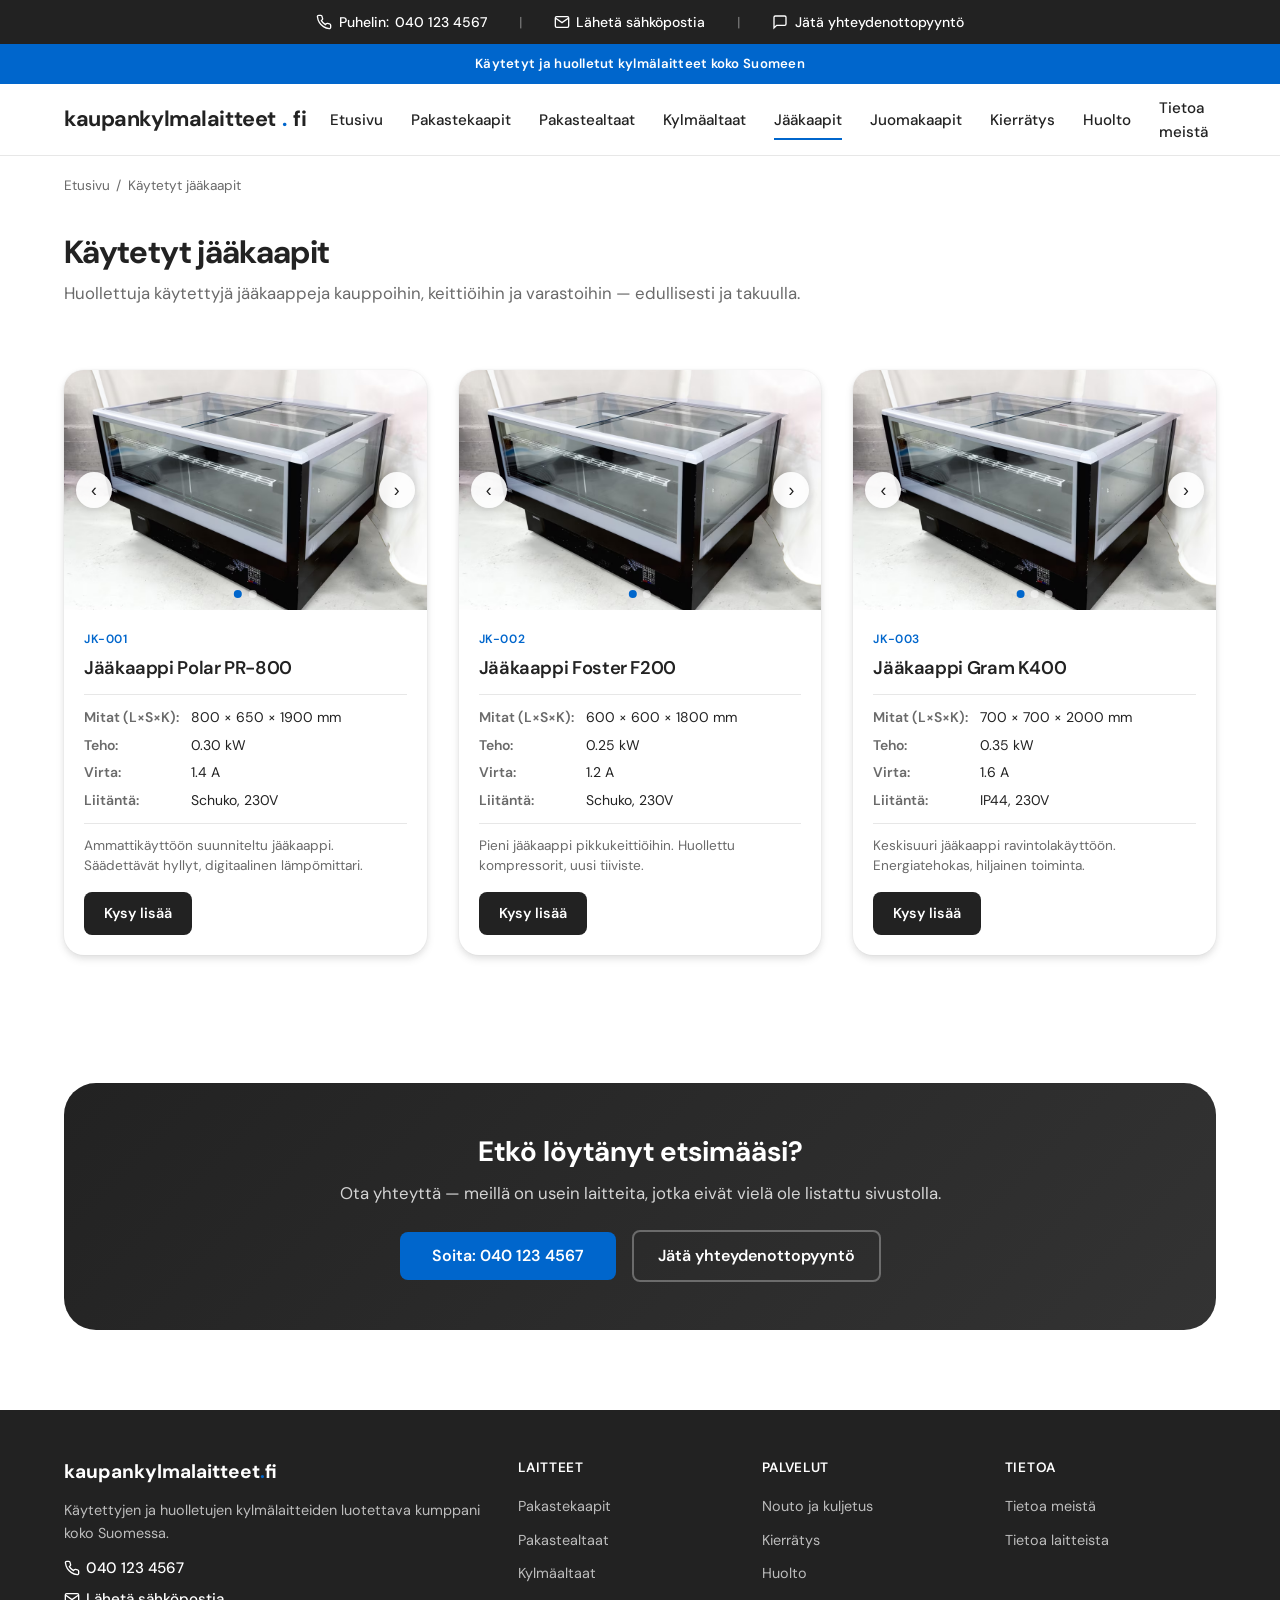
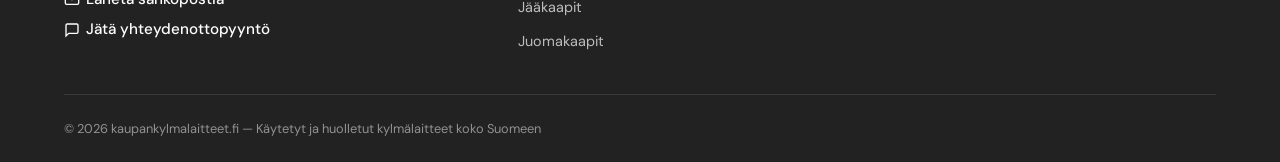
==== kaytetyt-jaakaapit.html @ 01559ee2 "Add files via upload" ====
<!DOCTYPE html>
<html lang="fi">
<head>
  <meta charset="UTF-8">
  <meta name="viewport" content="width=device-width, initial-scale=1.0">
  <title>Käytetyt jääkaapit | kaupankylmalaitteet.fi</title>
  <meta name="description" content="Osta käytettyjä ja huollettuja jääkaappeja koko Suomeen. Testattuja, huollettuja ja käyttövalmiita.">
  <link href="https://fonts.googleapis.com/css2?family=DM+Sans:opsz,wght@9..40,400..700&display=swap" rel="stylesheet">
  <link rel="stylesheet" href="styles.css">
  <!-- GA4 — replace G-XXXXXXXXXX with your Measurement ID -->
  <script async src="https://www.googletagmanager.com/gtag/js?id=G-XXXXXXXXXX"></script>
  <script>
    window.dataLayer = window.dataLayer || [];
    function gtag(){dataLayer.push(arguments);}
    gtag('js', new Date());
    gtag('config', 'G-XXXXXXXXXX');
  </script>
</head>
<body>

  <!-- Top sticky bar: phone + email -->
  <div class="bar-top">
    <a href="tel:+358401234567">
      <svg viewBox="0 0 24 24" fill="none" stroke="currentColor" stroke-width="2"><path d="M22 16.92v3a2 2 0 0 1-2.18 2 19.79 19.79 0 0 1-8.63-3.07 19.5 19.5 0 0 1-6-6 19.79 19.79 0 0 1-3.07-8.67A2 2 0 0 1 4.11 2h3a2 2 0 0 1 2 1.72c.13.96.37 1.9.72 2.81a2 2 0 0 1-.45 2.11L8.09 9.91a16 16 0 0 0 6 6l1.27-1.27a2 2 0 0 1 2.11-.45c.91.35 1.85.59 2.81.72A2 2 0 0 1 22 16.92z"/></svg>
      <span class="phone-label">Puhelin: </span>040 123 4567
    </a>
    <span class="sep">|</span>
    <a href="mailto:info@kaupankylmalaitteet.fi">
      <svg viewBox="0 0 24 24" fill="none" stroke="currentColor" stroke-width="2"><path d="M4 4h16c1.1 0 2 .9 2 2v12c0 1.1-.9 2-2 2H4c-1.1 0-2-.9-2-2V6c0-1.1.9-2 2-2z"/><polyline points="22,6 12,13 2,6"/></svg>
      Lähetä sähköpostia
    </a>
    <span class="sep">|</span>
    <a href="#" class="contact-trigger">
      <svg width="16" height="16" viewBox="0 0 24 24" fill="none" stroke="currentColor" stroke-width="2"><path d="M21 15a2 2 0 0 1-2 2H7l-4 4V5a2 2 0 0 1 2-2h14a2 2 0 0 1 2 2z"/></svg>
      Jätä yhteydenottopyyntö
    </a>
  </div>

  <!-- Secondary sticky bar: tagline -->
  <div class="bar-tagline">
    Käytetyt ja huolletut kylmälaitteet koko Suomeen
  </div>

  <!-- Header / Navigation -->
  <header class="site-header">
    <div class="header-inner">
      <a href="index.html" class="logo">kaupankylmalaitteet<span class="dot">.</span>fi</a>
      <button class="nav-toggle" aria-label="Valikko" aria-expanded="false">☰</button>
      <nav class="main-nav">
        <ul>
          <li><a href="index.html">Etusivu</a></li>
          <li><a href="kaytetyt-pakastekaapit.html">Pakastekaapit</a></li>
          <li><a href="kaytetyt-pakastealtaat.html">Pakastealtaat</a></li>
          <li><a href="kaytetyt-kylma-altaat.html">Kylmäaltaat</a></li>
          <li><a href="kaytetyt-jaakaapit.html">Jääkaapit</a></li>
          <li><a href="kaytetyt-juomakaapit.html">Juomakaapit</a></li>
          <li><a href="kylmalaitteiden-kierratys.html">Kierrätys</a></li>
          <li><a href="kylmalaitehuolto.html">Huolto</a></li>
          <li><a href="tietoa-meista.html">Tietoa meistä</a></li>
        </ul>
      </nav>
    </div>
  </header>

  <!-- Breadcrumb -->
  <div class="container">
    <nav class="breadcrumb">
      <a href="index.html">Etusivu</a><span>/</span>Käytetyt jääkaapit
    </nav>
  </div>

  <!-- Page Header -->
  <div class="container">
    <div class="page-header">
      <h1>Käytetyt jääkaapit</h1>
      <p>Huollettuja käytettyjä jääkaappeja kauppoihin, keittiöihin ja varastoihin — edullisesti ja takuulla.</p>
    </div>
  </div>

  <!-- Product Grid -->
  <section class="section">
    <div class="container">
      <div class="product-grid">
      <div class="product-card">
        <div class="carousel">
          <div class="carousel-track">
        <div class="carousel-slide"><div class="img-placeholder">Kuva 1</div></div>
        <div class="carousel-slide"><div class="img-placeholder">Kuva 2</div></div>
          </div>
          <button class="carousel-btn prev" aria-label="Edellinen">‹</button>
          <button class="carousel-btn next" aria-label="Seuraava">›</button>
          <div class="carousel-dots">
        <button class="carousel-dot active" aria-label="Kuva 1"></button>
        <button class="carousel-dot" aria-label="Kuva 2"></button>
          </div>
        </div>
        <div class="product-body">
          <div class="product-code">JK-001</div>
          <h3 class="product-title">Jääkaappi Polar PR-800</h3>
          <dl class="product-specs">
            <dt>Mitat (L×S×K)</dt><dd>800 × 650 × 1900 mm</dd>
            <dt>Teho</dt><dd>0.30 kW</dd>
            <dt>Virta</dt><dd>1.4 A</dd>
            <dt>Liitäntä</dt><dd>Schuko, 230V</dd>
          </dl>
          <p class="product-extra">Ammattikäyttöön suunniteltu jääkaappi. Säädettävät hyllyt, digitaalinen lämpömittari.</p>
          <a href="#" class="product-cta contact-trigger">Kysy lisää</a>
        </div>
      </div>
      <div class="product-card">
        <div class="carousel">
          <div class="carousel-track">
        <div class="carousel-slide"><div class="img-placeholder">Kuva 1</div></div>
        <div class="carousel-slide"><div class="img-placeholder">Kuva 2</div></div>
          </div>
          <button class="carousel-btn prev" aria-label="Edellinen">‹</button>
          <button class="carousel-btn next" aria-label="Seuraava">›</button>
          <div class="carousel-dots">
        <button class="carousel-dot active" aria-label="Kuva 1"></button>
        <button class="carousel-dot" aria-label="Kuva 2"></button>
          </div>
        </div>
        <div class="product-body">
          <div class="product-code">JK-002</div>
          <h3 class="product-title">Jääkaappi Foster F200</h3>
          <dl class="product-specs">
            <dt>Mitat (L×S×K)</dt><dd>600 × 600 × 1800 mm</dd>
            <dt>Teho</dt><dd>0.25 kW</dd>
            <dt>Virta</dt><dd>1.2 A</dd>
            <dt>Liitäntä</dt><dd>Schuko, 230V</dd>
          </dl>
          <p class="product-extra">Pieni jääkaappi pikkukeittiöihin. Huollettu kompressorit, uusi tiiviste.</p>
          <a href="#" class="product-cta contact-trigger">Kysy lisää</a>
        </div>
      </div>
      <div class="product-card">
        <div class="carousel">
          <div class="carousel-track">
        <div class="carousel-slide"><div class="img-placeholder">Kuva 1</div></div>
        <div class="carousel-slide"><div class="img-placeholder">Kuva 2</div></div>
        <div class="carousel-slide"><div class="img-placeholder">Kuva 3</div></div>
          </div>
          <button class="carousel-btn prev" aria-label="Edellinen">‹</button>
          <button class="carousel-btn next" aria-label="Seuraava">›</button>
          <div class="carousel-dots">
        <button class="carousel-dot active" aria-label="Kuva 1"></button>
        <button class="carousel-dot" aria-label="Kuva 2"></button>
        <button class="carousel-dot" aria-label="Kuva 3"></button>
          </div>
        </div>
        <div class="product-body">
          <div class="product-code">JK-003</div>
          <h3 class="product-title">Jääkaappi Gram K400</h3>
          <dl class="product-specs">
            <dt>Mitat (L×S×K)</dt><dd>700 × 700 × 2000 mm</dd>
            <dt>Teho</dt><dd>0.35 kW</dd>
            <dt>Virta</dt><dd>1.6 A</dd>
            <dt>Liitäntä</dt><dd>IP44, 230V</dd>
          </dl>
          <p class="product-extra">Keskisuuri jääkaappi ravintolakäyttöön. Energiatehokas, hiljainen toiminta.</p>
          <a href="#" class="product-cta contact-trigger">Kysy lisää</a>
        </div>
      </div>
      </div>
    </div>
  </section>

  <!-- CTA Banner -->
  <section class="section">
    <div class="container">
      <div class="cta-banner">
        <h2>Etkö löytänyt etsimääsi?</h2>
        <p>Ota yhteyttä — meillä on usein laitteita, jotka eivät vielä ole listattu sivustolla.</p>
        <a href="tel:+358401234567" class="btn-accent">Soita: 040 123 4567</a>
        <a href="#" class="btn-outline contact-trigger">Jätä yhteydenottopyyntö</a>
      </div>
    </div>
  </section>
  <!-- Footer -->
  <footer class="site-footer">
    <div class="container">
      <div class="footer-grid">
        <div class="footer-col footer-contact">
          <span class="footer-logo">kaupankylmalaitteet<span class="dot">.</span>fi</span>
          <p>Käytettyjen ja huolletujen kylmälaitteiden luotettava kumppani koko Suomessa.</p>
          <a href="tel:+358401234567" style="margin-top:0.75rem;">
            <svg width="16" height="16" viewBox="0 0 24 24" fill="none" stroke="currentColor" stroke-width="2"><path d="M22 16.92v3a2 2 0 0 1-2.18 2 19.79 19.79 0 0 1-8.63-3.07 19.5 19.5 0 0 1-6-6 19.79 19.79 0 0 1-3.07-8.67A2 2 0 0 1 4.11 2h3a2 2 0 0 1 2 1.72c.13.96.37 1.9.72 2.81a2 2 0 0 1-.45 2.11L8.09 9.91a16 16 0 0 0 6 6l1.27-1.27a2 2 0 0 1 2.11-.45c.91.35 1.85.59 2.81.72A2 2 0 0 1 22 16.92z"/></svg>
            040 123 4567
          </a>
          <br>
          <a href="mailto:info@kaupankylmalaitteet.fi">
            <svg width="16" height="16" viewBox="0 0 24 24" fill="none" stroke="currentColor" stroke-width="2"><path d="M4 4h16c1.1 0 2 .9 2 2v12c0 1.1-.9 2-2 2H4c-1.1 0-2-.9-2-2V6c0-1.1.9-2 2-2z"/><polyline points="22,6 12,13 2,6"/></svg>
            Lähetä sähköpostia
          </a>
          <br>
          <a href="#" class="contact-trigger">
            <svg width="16" height="16" viewBox="0 0 24 24" fill="none" stroke="currentColor" stroke-width="2"><path d="M21 15a2 2 0 0 1-2 2H7l-4 4V5a2 2 0 0 1 2-2h14a2 2 0 0 1 2 2z"/></svg>
            Jätä yhteydenottopyyntö
          </a>
        </div>
        <div class="footer-col">
          <h4>Laitteet</h4>
          <ul>
            <li><a href="kaytetyt-pakastekaapit.html">Pakastekaapit</a></li>
            <li><a href="kaytetyt-pakastealtaat.html">Pakastealtaat</a></li>
            <li><a href="kaytetyt-kylma-altaat.html">Kylmäaltaat</a></li>
            <li><a href="kaytetyt-jaakaapit.html">Jääkaapit</a></li>
            <li><a href="kaytetyt-juomakaapit.html">Juomakaapit</a></li>
          </ul>
        </div>
        <div class="footer-col">
          <h4>Palvelut</h4>
          <ul>
            <li><a href="laitteiden-nouto-ja-kuljetus.html">Nouto ja kuljetus</a></li>
            <li><a href="kylmalaitteiden-kierratys.html">Kierrätys</a></li>
            <li><a href="kylmalaitehuolto.html">Huolto</a></li>
          </ul>
        </div>
        <div class="footer-col">
          <h4>Tietoa</h4>
          <ul>
            <li><a href="tietoa-meista.html">Tietoa meistä</a></li>
            <li><a href="tietoa-laitteista.html">Tietoa laitteista</a></li>
          </ul>
        </div>
      </div>
      <div class="footer-bottom">
        <span>© 2026 kaupankylmalaitteet.fi — Käytetyt ja huolletut kylmälaitteet koko Suomeen</span>
      </div>
    </div>
  </footer>

  <!-- Lightbox -->
  <div class="lightbox" id="lightbox">
    <button class="lightbox-close" aria-label="Sulje">✕</button>
    <div class="lightbox-content">
      <div class="img-placeholder">Kuva tulossa</div>
    </div>
  </div>

  <!-- Contact Form Modal -->
  <div class="form-modal" id="formModal">
    <div class="form-modal-overlay"></div>
    <div class="form-modal-box">
      <button class="form-modal-close" aria-label="Sulje">✕</button>
      <h3>Jätä yhteydenottopyyntö</h3>
      <p class="form-modal-sub">Soitamme tai laitamme sinulle viestiä mahdollisimman pian.</p>
      <form id="contactForm" action="#" method="POST">
        <div class="form-field">
          <label for="cf-nimi">Nimi</label>
          <input type="text" id="cf-nimi" name="nimi" required>
        </div>
        <div class="form-field">
          <label for="cf-yhteystieto">Puhelin tai sähköposti</label>
          <input type="text" id="cf-yhteystieto" name="yhteystieto" required>
        </div>
        <button type="submit" class="form-submit">Lähetä</button>
      </form>
    </div>
  </div>

  <script src="script.js"></script>
</body>
</html>
---- styles.css ----
/* ===========================================================
   kaupankylmalaitteet.fi — Shared Stylesheet
   Visual direction: Airbnb-warm card system adapted for
   a Finnish used/refurbished commercial refrigeration dealer.
   Warm white canvas, Rausch-red accent, near-black text,
   generous radius, three-layer card shadows, DM Sans typography.
   =========================================================== */

/* ---------- 1. Design Tokens ---------- */
:root {
  /* Brand */
  --accent: #0066cc;
  --accent-dark: #0052cc;
  --accent-soft: #e6f0fa;

  /* Text */
  --text: #222222;
  --text-secondary: #6a6a6a;
  --text-muted: #929292;
  --text-on-accent: #ffffff;

  /* Surfaces */
  --bg: #ffffff;
  --bg-warm: #f8f8f8;
  --surface-light: #f2f2f2;
  --border: #e7e7e7;
  --border-dark: #c1c1c1;

  /* Shadows — Airbnb three-layer system */
  --shadow-card: 0 0 0 1px rgba(0,0,0,0.02), 0 2px 6px rgba(0,0,0,0.04), 0 4px 8px rgba(0,0,0,0.1);
  --shadow-hover: 0 4px 12px rgba(0,0,0,0.08);
  --shadow-lift: 0 8px 24px rgba(0,0,0,0.12);

  /* Radii */
  --r-btn: 8px;
  --r-badge: 14px;
  --r-card: 20px;
  --r-large: 32px;

  /* Layout */
  --container: 1200px;
  --narrow: 720px;

  /* Fonts */
  --font-body: 'DM Sans', system-ui, -apple-system, 'Segoe UI', Roboto, sans-serif;
  --font-mono: ui-monospace, SFMono-Regular, Menlo, Monaco, Consolas, monospace;

  /* Header heights for sticky offset */
  --bar-top: 44px;
  --bar-mid: 40px;
  --header-h: 72px;
}

/* ---------- 2. Reset ---------- */
*, *::before, *::after { box-sizing: border-box; margin: 0; padding: 0; }
html { scroll-behavior: smooth; }
body {
  font-family: var(--font-body);
  color: var(--text);
  background: var(--bg);
  line-height: 1.5;
  font-size: 16px;
  -webkit-font-smoothing: antialiased;
  text-rendering: optimizeLegibility;
}
a { color: inherit; text-decoration: none; }
ul, ol { list-style: none; }
img { max-width: 100%; display: block; }

/* ---------- 3. Sticky Bars ---------- */

/* Top bar: phone + email */
.bar-top {
  position: sticky;
  top: 0;
  z-index: 1000;
  height: var(--bar-top);
  background: var(--text);
  color: #fff;
  display: flex;
  align-items: center;
  justify-content: center;
  gap: 2rem;
  font-size: 0.875rem;
  font-weight: 500;
}
.bar-top a {
  display: inline-flex;
  white-space: nowrap;
  align-items: center;
  gap: 0.4rem;
  color: #fff;
  transition: color 0.15s;
}
.bar-top a:hover { color: var(--accent); }
.bar-top .sep { opacity: 0.35; }
.bar-top svg { width: 16px; height: 16px; }

/* Secondary sticky bar — tagline */
.bar-tagline {
  position: sticky;
  top: var(--bar-top);
  z-index: 999;
  height: var(--bar-mid);
  background: var(--accent);
  color: #fff;
  display: flex;
  align-items: center;
  justify-content: center;
  font-size: 0.825rem;
  font-weight: 600;
  letter-spacing: 0.02em;
  text-align: center;
  padding: 0 1rem;
}

/* ---------- 4. Header / Navigation ---------- */
.site-header {
  position: sticky;
  top: calc(var(--bar-top) + var(--bar-mid));
  z-index: 998;
  background: rgba(255,255,255,0.96);
  backdrop-filter: blur(8px);
  border-bottom: 1px solid var(--border);
  height: var(--header-h);
  display: flex;
  align-items: center;
}
.site-header .header-inner {
  width: 100%;
  max-width: var(--container);
  margin: 0 auto;
  padding: 0 1.5rem;
  display: flex;
  align-items: center;
  justify-content: space-between;
  gap: 1.5rem;
}
.logo {
  font-size: 1.35rem;
  font-weight: 700;
  letter-spacing: -0.02em;
  color: var(--text);
  white-space: nowrap;
  display: flex;
  align-items: center;
  gap: 0.4rem;
}
.logo .dot { color: var(--accent); }

.nav-toggle { display: none; }

.main-nav ul {
  display: flex;
  gap: 1.75rem;
  align-items: center;
}
.main-nav a {
  font-size: 0.95rem;
  font-weight: 500;
  color: var(--text);
  padding: 0.5rem 0;
  border-bottom: 2px solid transparent;
  transition: border-color 0.15s, color 0.15s;
}
.main-nav a:hover,
.main-nav a.active {
  border-bottom-color: var(--accent);
  color: var(--text);
}

/* Mobile nav toggle */
.nav-toggle {
  background: none;
  border: none;
  cursor: pointer;
  font-size: 1.5rem;
  color: var(--text);
}

/* ---------- 5. Layout Utilities ---------- */
.container {
  max-width: var(--container);
  margin: 0 auto;
  padding: 0 1.5rem;
}
.container-narrow {
  max-width: var(--narrow);
  margin: 0 auto;
  padding: 0 1.5rem;
}
.section { padding: 3rem 0; }
.section-lg { padding: 4rem 0; }
.section-title {
  font-size: 1.75rem;
  font-weight: 700;
  letter-spacing: -0.02em;
  margin-bottom: 0.5rem;
}
.section-sub {
  color: var(--text-secondary);
  font-size: 1rem;
  margin-bottom: 2rem;
}
.text-center { text-align: center; }

/* ---------- 6. Hero ---------- */
.hero {
  background: linear-gradient(135deg, #1a1a2e 0%, #16213e 50%, #0f3460 100%);
  color: #fff;
  padding: 3.5rem 0;
}
.hero-inner {
  display: flex;
  align-items: center;
  gap: 3rem;
}
.hero-text {
  flex: 1 1 50%;
}
.hero-image {
  flex: 1 1 50%;
  border-radius: var(--r-large);
  overflow: hidden;
  aspect-ratio: 4 / 3;
}
.hero-image img {
  width: 100%;
  height: 100%;
  object-fit: cover;
  display: block;
}
.hero h1 {
  font-size: 2.25rem;
  font-weight: 700;
  line-height: 1.15;
  letter-spacing: -0.03em;
  margin-bottom: 1rem;
}
.hero p {
  font-size: 1.125rem;
  opacity: 0.85;
  margin-bottom: 1.75rem;
  max-width: 520px;
}
.hero-cta {
  display: inline-flex;
  align-items: center;
  gap: 0.5rem;
  background: var(--accent);
  color: #fff;
  font-weight: 600;
  font-size: 1rem;
  padding: 0.75rem 1.75rem;
  border-radius: var(--r-btn);
  transition: background 0.15s, transform 0.15s;
}
.hero-cta:hover {
  background: var(--accent-dark);
  transform: translateY(-1px);
}

/* ---------- 7. Category Grid (Homepage) ---------- */
.category-grid {
  display: grid;
  grid-template-columns: repeat(auto-fill, minmax(260px, 1fr));
  gap: 1.5rem;
}
.category-card {
  display: block;
  background: #fff;
  border-radius: var(--r-card);
  box-shadow: var(--shadow-card);
  overflow: hidden;
  transition: box-shadow 0.2s, transform 0.2s;
}
.category-card:hover {
  box-shadow: var(--shadow-lift);
  transform: translateY(-2px);
}
.category-card .img-placeholder {
  height: 180px;
  background: #e8e8e8 url('images/product-placeholder-image.avif') center/cover no-repeat;
}
.category-card .cat-body {
  padding: 1.25rem 1.25rem 1.5rem;
}
.category-card .cat-body h3 {
  font-size: 1.15rem;
  font-weight: 600;
  letter-spacing: -0.02em;
  margin-bottom: 0.3rem;
}
.category-card .cat-body p {
  font-size: 0.875rem;
  color: var(--text-secondary);
}

/* ---------- 8. Image Placeholder ---------- */
.img-placeholder {
  background: #e8e8e8 url('images/product-placeholder-image.avif') center/cover no-repeat;
  display: flex;
  align-items: center;
  justify-content: center;
  color: transparent;
  font-size: 0.75rem;
  font-weight: 600;
  letter-spacing: 0.08em;
  text-transform: uppercase;
}

/* ---------- 9. Product Cards ---------- */
.product-grid {
  display: grid;
  grid-template-columns: repeat(auto-fill, minmax(340px, 1fr));
  gap: 2rem;
}
.product-card {
  background: #fff;
  border-radius: var(--r-card);
  box-shadow: var(--shadow-card);
  overflow: hidden;
  transition: box-shadow 0.2s, transform 0.2s;
  display: flex;
  flex-direction: column;
}
.product-card:hover {
  box-shadow: var(--shadow-lift);
  transform: translateY(-2px);
}

/* Carousel */
.carousel {
  position: relative;
  height: 240px;
  overflow: hidden;
  background: var(--bg-warm);
}
.carousel-track {
  display: flex;
  height: 100%;
  transition: transform 0.35s ease;
}
.carousel-slide {
  flex: 0 0 100%;
  height: 100%;
}
.carousel-slide .img-placeholder {
  width: 100%;
  height: 100%;
}
.carousel-btn {
  position: absolute;
  top: 50%;
  transform: translateY(-50%);
  width: 36px;
  height: 36px;
  border-radius: 50%;
  background: rgba(255,255,255,0.9);
  border: none;
  cursor: pointer;
  display: flex;
  align-items: center;
  justify-content: center;
  font-size: 1.1rem;
  color: var(--text);
  box-shadow: 0 2px 8px rgba(0,0,0,0.15);
  transition: background 0.15s;
  z-index: 5;
}
.carousel-btn:hover { background: #fff; }
.carousel-btn.prev { left: 0.75rem; }
.carousel-btn.next { right: 0.75rem; }
.carousel-dots {
  position: absolute;
  bottom: 0.75rem;
  left: 50%;
  transform: translateX(-50%);
  display: flex;
  gap: 0.4rem;
  z-index: 5;
}
.carousel-dot {
  width: 8px;
  height: 8px;
  border-radius: 50%;
  background: rgba(255,255,255,0.5);
  border: none;
  cursor: pointer;
  transition: background 0.15s;
}
.carousel-dot.active { background: var(--accent); }

/* Card body */
.product-body {
  padding: 1.25rem;
  display: flex;
  flex-direction: column;
  flex: 1;
}
.product-code {
  font-size: 0.75rem;
  font-weight: 600;
  color: var(--accent);
  letter-spacing: 0.05em;
  text-transform: uppercase;
  margin-bottom: 0.4rem;
}
.product-title {
  font-size: 1.15rem;
  font-weight: 600;
  letter-spacing: -0.02em;
  margin-bottom: 0.75rem;
}
.product-specs {
  display: grid;
  grid-template-columns: auto 1fr;
  gap: 0.4rem 0.75rem;
  font-size: 0.875rem;
  padding: 0.75rem 0;
  border-top: 1px solid var(--border);
  border-bottom: 1px solid var(--border);
  margin-bottom: 0.75rem;
}
.product-specs dt {
  font-weight: 600;
  color: var(--text-secondary);
}
.product-specs dd {
  color: var(--text);
}
.product-specs dt::after { content: ':'; }
.product-extra {
  font-size: 0.85rem;
  color: var(--text-secondary);
  line-height: 1.5;
  margin-bottom: 1rem;
  flex: 1;
}
.product-cta {
  display: inline-flex;
  align-items: center;
  justify-content: center;
  gap: 0.4rem;
  background: var(--text);
  color: #fff;
  font-weight: 600;
  font-size: 0.9rem;
  padding: 0.65rem 1.25rem;
  border-radius: var(--r-btn);
  transition: background 0.15s;
  align-self: flex-start;
}
.product-cta:hover { background: var(--accent); }

/* ---------- 10. Service / Info Blocks ---------- */
.service-grid {
  display: grid;
  grid-template-columns: repeat(auto-fit, minmax(260px, 1fr));
  gap: 2rem;
}
.service-card {
  text-align: center;
  padding: 2rem 1.5rem;
}
.service-card .icon-circle {
  width: 64px;
  height: 64px;
  border-radius: 50%;
  background: var(--accent-soft);
  display: flex;
  align-items: center;
  justify-content: center;
  margin: 0 auto 1rem;
  font-size: 1.75rem;
}
.service-card h3 {
  font-size: 1.1rem;
  font-weight: 600;
  margin-bottom: 0.5rem;
}
.service-card p {
  font-size: 0.9rem;
  color: var(--text-secondary);
  line-height: 1.5;
}

/* ---------- 11. CTA Banner ---------- */
.cta-banner {
  background: linear-gradient(135deg, var(--text) 0%, #333 100%);
  color: #fff;
  border-radius: var(--r-large);
  padding: 3rem;
  text-align: center;
  margin: 2rem 0;
}
.cta-banner h2 {
  font-size: 1.75rem;
  font-weight: 700;
  margin-bottom: 0.5rem;
}
.cta-banner p {
  opacity: 0.8;
  margin-bottom: 1.5rem;
  font-size: 1.05rem;
}
.cta-banner .btn-accent {
  display: inline-block;
  background: var(--accent);
  color: #fff;
  font-weight: 600;
  padding: 0.75rem 2rem;
  border-radius: var(--r-btn);
  font-size: 1rem;
  transition: background 0.15s;
}
.cta-banner .btn-accent:hover { background: var(--accent-dark); }

/* ---------- 12. Content Page (narrow) ---------- */
.page-content {
  padding: 3rem 0;
}
.page-content h1 {
  font-size: 2rem;
  font-weight: 700;
  letter-spacing: -0.02em;
  margin-bottom: 1rem;
}
.page-content h2 {
  font-size: 1.35rem;
  font-weight: 600;
  margin-top: 2rem;
  margin-bottom: 0.75rem;
}
.page-content p {
  font-size: 1rem;
  line-height: 1.7;
  color: var(--text);
  margin-bottom: 1rem;
}
.page-content ul {
  list-style: disc;
  padding-left: 1.5rem;
  margin-bottom: 1rem;
}
.page-content ul li {
  margin-bottom: 0.5rem;
  line-height: 1.6;
}

/* ---------- 13. Trust Section ---------- */
.trust-section {
  background: var(--bg-warm);
  padding: 3rem 0;
}
.trust-grid {
  display: grid;
  grid-template-columns: repeat(auto-fit, minmax(200px, 1fr));
  gap: 1.5rem;
  text-align: center;
}
.trust-item {
  padding: 1rem;
}
.trust-item .trust-number {
  font-size: 2.5rem;
  font-weight: 700;
  color: var(--accent);
  letter-spacing: -0.03em;
}
.trust-item .trust-label {
  font-size: 0.9rem;
  color: var(--text-secondary);
  margin-top: 0.25rem;
}

/* ---------- 14. Footer ---------- */
.site-footer {
  background: var(--text);
  color: #fff;
  padding: 3rem 0 1.5rem;
}
.footer-grid {
  display: grid;
  grid-template-columns: 2fr 1fr 1fr 1fr;
  gap: 2rem;
  margin-bottom: 2rem;
}
.footer-col h4 {
  font-size: 0.85rem;
  font-weight: 600;
  text-transform: uppercase;
  letter-spacing: 0.05em;
  margin-bottom: 1rem;
  color: #fff;
}
.footer-col ul li {
  margin-bottom: 0.6rem;
}
.footer-col a {
  font-size: 0.9rem;
  color: rgba(255,255,255,0.7);
  transition: color 0.15s;
}
.footer-col a:hover { color: var(--accent); }
.footer-col p {
  font-size: 0.9rem;
  color: rgba(255,255,255,0.7);
  line-height: 1.6;
}
.footer-contact a {
  display: inline-flex;
  align-items: center;
  gap: 0.4rem;
  font-size: 0.95rem;
  color: #fff;
  font-weight: 500;
  margin-bottom: 0.5rem;
}
.footer-contact a:hover { color: var(--accent); }
.footer-bottom {
  border-top: 1px solid rgba(255,255,255,0.1);
  padding-top: 1.5rem;
  display: flex;
  justify-content: space-between;
  align-items: center;
  font-size: 0.8rem;
  color: rgba(255,255,255,0.5);
}
.footer-logo {
  font-size: 1.2rem;
  font-weight: 700;
  margin-bottom: 0.75rem;
  display: block;
}
.footer-logo .dot { color: var(--accent); }

/* ---------- 15. Lightbox ---------- */
.lightbox {
  display: none;
  position: fixed;
  inset: 0;
  z-index: 2000;
  background: rgba(0,0,0,0.85);
  align-items: center;
  justify-content: center;
  cursor: zoom-out;
}
.lightbox.open { display: flex; }
.lightbox-content {
  max-width: 90vw;
  max-height: 90vh;
  border-radius: var(--r-btn);
  overflow: hidden;
}
.lightbox-content .img-placeholder {
  width: 600px;
  height: 400px;
  font-size: 1rem;
}
.lightbox-close {
  position: absolute;
  top: 1rem;
  right: 1rem;
  width: 40px;
  height: 40px;
  border-radius: 50%;
  background: rgba(255,255,255,0.2);
  border: none;
  color: #fff;
  font-size: 1.5rem;
  cursor: pointer;
  display: flex;
  align-items: center;
  justify-content: center;
}


/* ---------- 19. Contact Form Modal ---------- */
.form-modal {
  display: none;
  position: fixed;
  inset: 0;
  z-index: 2100;
  align-items: center;
  justify-content: center;
}
.form-modal.open { display: flex; }
.form-modal-overlay {
  position: absolute;
  inset: 0;
  background: rgba(0,0,0,0.6);
  cursor: pointer;
}
.form-modal-box {
  position: relative;
  background: #fff;
  border-radius: var(--r-card);
  padding: 2rem;
  max-width: 400px;
  width: calc(100% - 2rem);
  box-shadow: var(--shadow-lift);
  z-index: 1;
}
.form-modal-close {
  position: absolute;
  top: 0.75rem;
  right: 0.75rem;
  width: 32px;
  height: 32px;
  border-radius: 50%;
  background: var(--surface-light);
  border: none;
  font-size: 1.1rem;
  cursor: pointer;
  display: flex;
  align-items: center;
  justify-content: center;
}
.form-modal-close:hover { background: var(--border); }
.form-modal-box h3 {
  font-size: 1.35rem;
  font-weight: 700;
  letter-spacing: -0.02em;
  margin-bottom: 0.3rem;
}
.form-modal-sub {
  font-size: 0.9rem;
  color: var(--text-secondary);
  margin-bottom: 1.5rem;
}
.form-field { margin-bottom: 1rem; }
.form-field label {
  display: block;
  font-size: 0.85rem;
  font-weight: 600;
  margin-bottom: 0.3rem;
  color: var(--text);
}
.form-field input {
  width: 100%;
  padding: 0.65rem 0.75rem;
  border: 1px solid var(--border-dark);
  border-radius: var(--r-btn);
  font-size: 1rem;
  font-family: var(--font-body);
  color: var(--text);
  transition: border-color 0.15s;
  box-sizing: border-box;
}
.form-field input:focus {
  outline: none;
  border-color: var(--accent);
}
.form-submit {
  width: 100%;
  background: var(--accent);
  color: #fff;
  border: none;
  padding: 0.75rem;
  border-radius: var(--r-btn);
  font-size: 1rem;
  font-weight: 600;
  cursor: pointer;
  transition: background 0.15s;
}
.form-submit:hover { background: var(--accent-dark); }
.form-success {
  text-align: center;
  padding: 2rem 0;
  font-size: 1.1rem;
  font-weight: 600;
  color: var(--accent);
}

/* ---------- 20. Secondary Button ---------- */
.btn-outline {
  display: inline-block;
  background: transparent;
  color: #fff;
  font-weight: 600;
  padding: 0.75rem 1.5rem;
  border-radius: var(--r-btn);
  font-size: 1rem;
  border: 2px solid rgba(255,255,255,0.3);
  margin-left: 0.75rem;
  transition: border-color 0.15s, background 0.15s;
}
.btn-outline:hover {
  border-color: #fff;
  background: rgba(255,255,255,0.1);
}

/* ---------- 16. Breadcrumb ---------- */
.breadcrumb {
  padding: 1.25rem 0 0;
  font-size: 0.85rem;
  color: var(--text-secondary);
}
.breadcrumb a:hover { color: var(--accent); }
.breadcrumb span { margin: 0 0.4rem; }

/* ---------- 17. Page Header ---------- */
.page-header {
  padding: 2rem 0 1rem;
}
.page-header h1 {
  font-size: 2rem;
  font-weight: 700;
  letter-spacing: -0.02em;
  margin-bottom: 0.3rem;
}
.page-header p {
  color: var(--text-secondary);
  font-size: 1.05rem;
}

/* ---------- 18. Responsive ---------- */
@media (max-width: 900px) {
  .footer-grid { grid-template-columns: 1fr 1fr; }
}

@media (max-width: 768px) {
  :root {
    --bar-top: 40px;
    --bar-mid: 36px;
    --header-h: 64px;
  }

  .bar-top { font-size: 0.8rem; gap: 1rem; }
  .bar-tagline { font-size: 0.75rem; }

  .nav-toggle { display: flex; align-items: center; }

  .main-nav {
    position: fixed;
    top: calc(var(--bar-top) + var(--bar-mid) + var(--header-h));
    left: 0;
    right: 0;
    bottom: 0;
    background: #fff;
    padding: 1rem 1.5rem;
    transform: translateX(100%);
    transition: transform 0.25s;
    z-index: 997;
    overflow-y: auto;
  }
  .main-nav.open { transform: translateX(0); }
  .main-nav ul {
    flex-direction: column;
    gap: 0;
    padding-top: 1rem;
  }
  .main-nav ul li {
    width: 100%;
    border-bottom: 1px solid var(--border);
  }
  .main-nav a {
    display: block;
    padding: 1rem 0;
    font-size: 1.1rem;
    border-bottom: none;
  }

  .hero { padding: 2rem 0; }
  .hero-inner { flex-direction: column; gap: 1.5rem; }
  .hero-image { width: 100%; }
  .hero h1 { font-size: 1.85rem; }
  .hero p { font-size: 1rem; }

  .section { padding: 2rem 0; }
  .section-title { font-size: 1.4rem; }

  .product-grid { grid-template-columns: 1fr; }

  .footer-grid { grid-template-columns: 1fr; gap: 1.5rem; }
  .footer-bottom { flex-direction: column; gap: 0.5rem; text-align: center; }

  .cta-banner { padding: 2rem 1.5rem; }
  .cta-banner h2 { font-size: 1.35rem; }
}

@media (max-width: 480px) {
  .bar-top { font-size: 0.72rem; gap: 0.75rem; }
  .bar-top .sep { display: none; }
  .bar-top .phone-label { display: none; }
  .bar-tagline { font-size: 0.7rem; padding: 0 0.5rem; }
  .form-modal-box {
    padding: 1.5rem;
    max-width: calc(100% - 1rem);
  }
  .btn-outline {
    margin-left: 0;
    margin-top: 0.75rem;
  }
  .hero h1 { font-size: 1.5rem; }
  .hero-image { aspect-ratio: 16 / 10; }
  .category-grid { grid-template-columns: 1fr; }
}
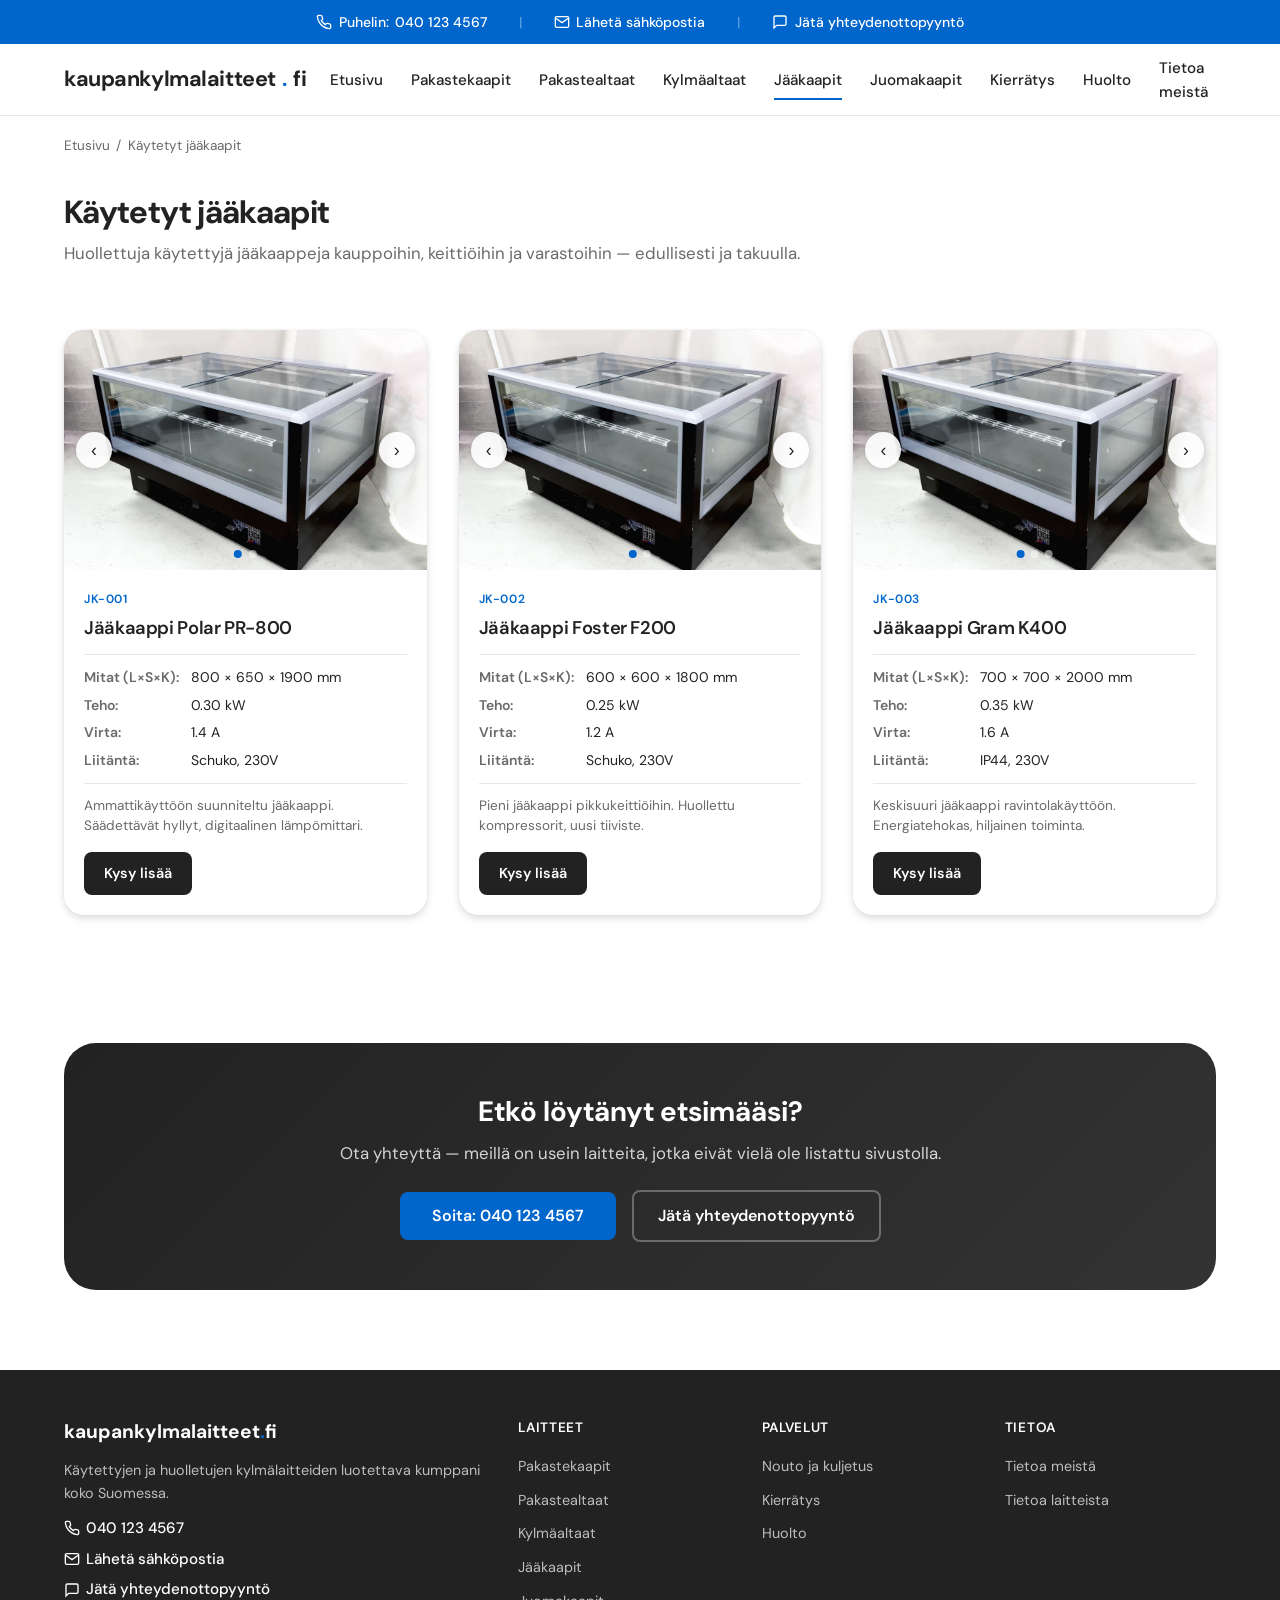
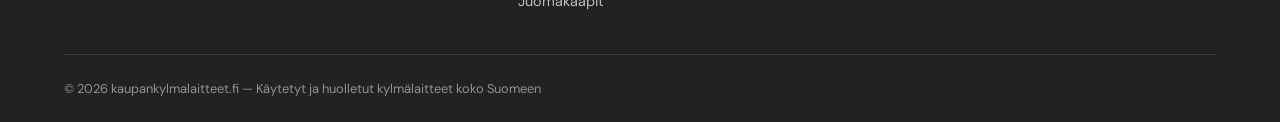
==== commit 75a87af7: "Add files via upload" ====
--- a/kaytetyt-jaakaapit.html
+++ b/kaytetyt-jaakaapit.html
@@ -36,10 +36,6 @@
     </a>
   </div>
 
-  <!-- Secondary sticky bar: tagline -->
-  <div class="bar-tagline">
-    Käytetyt ja huolletut kylmälaitteet koko Suomeen
-  </div>
 
   <!-- Header / Navigation -->
   <header class="site-header">
--- a/styles.css
+++ b/styles.css
@@ -47,8 +47,7 @@
 
   /* Header heights for sticky offset */
   --bar-top: 44px;
-  --bar-mid: 40px;
-  --header-h: 72px;
+    --header-h: 72px;
 }
 
 /* ---------- 2. Reset ---------- */
@@ -75,7 +74,7 @@
   top: 0;
   z-index: 1000;
   height: var(--bar-top);
-  background: var(--text);
+  background: var(--accent);
   color: #fff;
   display: flex;
   align-items: center;
@@ -96,28 +95,10 @@
 .bar-top .sep { opacity: 0.35; }
 .bar-top svg { width: 16px; height: 16px; }
 
-/* Secondary sticky bar — tagline */
-.bar-tagline {
-  position: sticky;
-  top: var(--bar-top);
-  z-index: 999;
-  height: var(--bar-mid);
-  background: var(--accent);
-  color: #fff;
-  display: flex;
-  align-items: center;
-  justify-content: center;
-  font-size: 0.825rem;
-  font-weight: 600;
-  letter-spacing: 0.02em;
-  text-align: center;
-  padding: 0 1rem;
-}
-
 /* ---------- 4. Header / Navigation ---------- */
 .site-header {
   position: sticky;
-  top: calc(var(--bar-top) + var(--bar-mid));
+  top: var(--bar-top);
   z-index: 998;
   background: rgba(255,255,255,0.96);
   backdrop-filter: blur(8px);
@@ -822,19 +803,17 @@
 
 @media (max-width: 768px) {
   :root {
-    --bar-top: 40px;
-    --bar-mid: 36px;
-    --header-h: 64px;
+      --bar-top: 40px;
+      --header-h: 64px;
   }
 
   .bar-top { font-size: 0.8rem; gap: 1rem; }
-  .bar-tagline { font-size: 0.75rem; }
 
   .nav-toggle { display: flex; align-items: center; }
 
   .main-nav {
     position: fixed;
-    top: calc(var(--bar-top) + var(--bar-mid) + var(--header-h));
+    top: calc(var(--bar-top) + var(--header-h));
     left: 0;
     right: 0;
     bottom: 0;
@@ -884,7 +863,6 @@
   .bar-top { font-size: 0.72rem; gap: 0.75rem; }
   .bar-top .sep { display: none; }
   .bar-top .phone-label { display: none; }
-  .bar-tagline { font-size: 0.7rem; padding: 0 0.5rem; }
   .form-modal-box {
     padding: 1.5rem;
     max-width: calc(100% - 1rem);
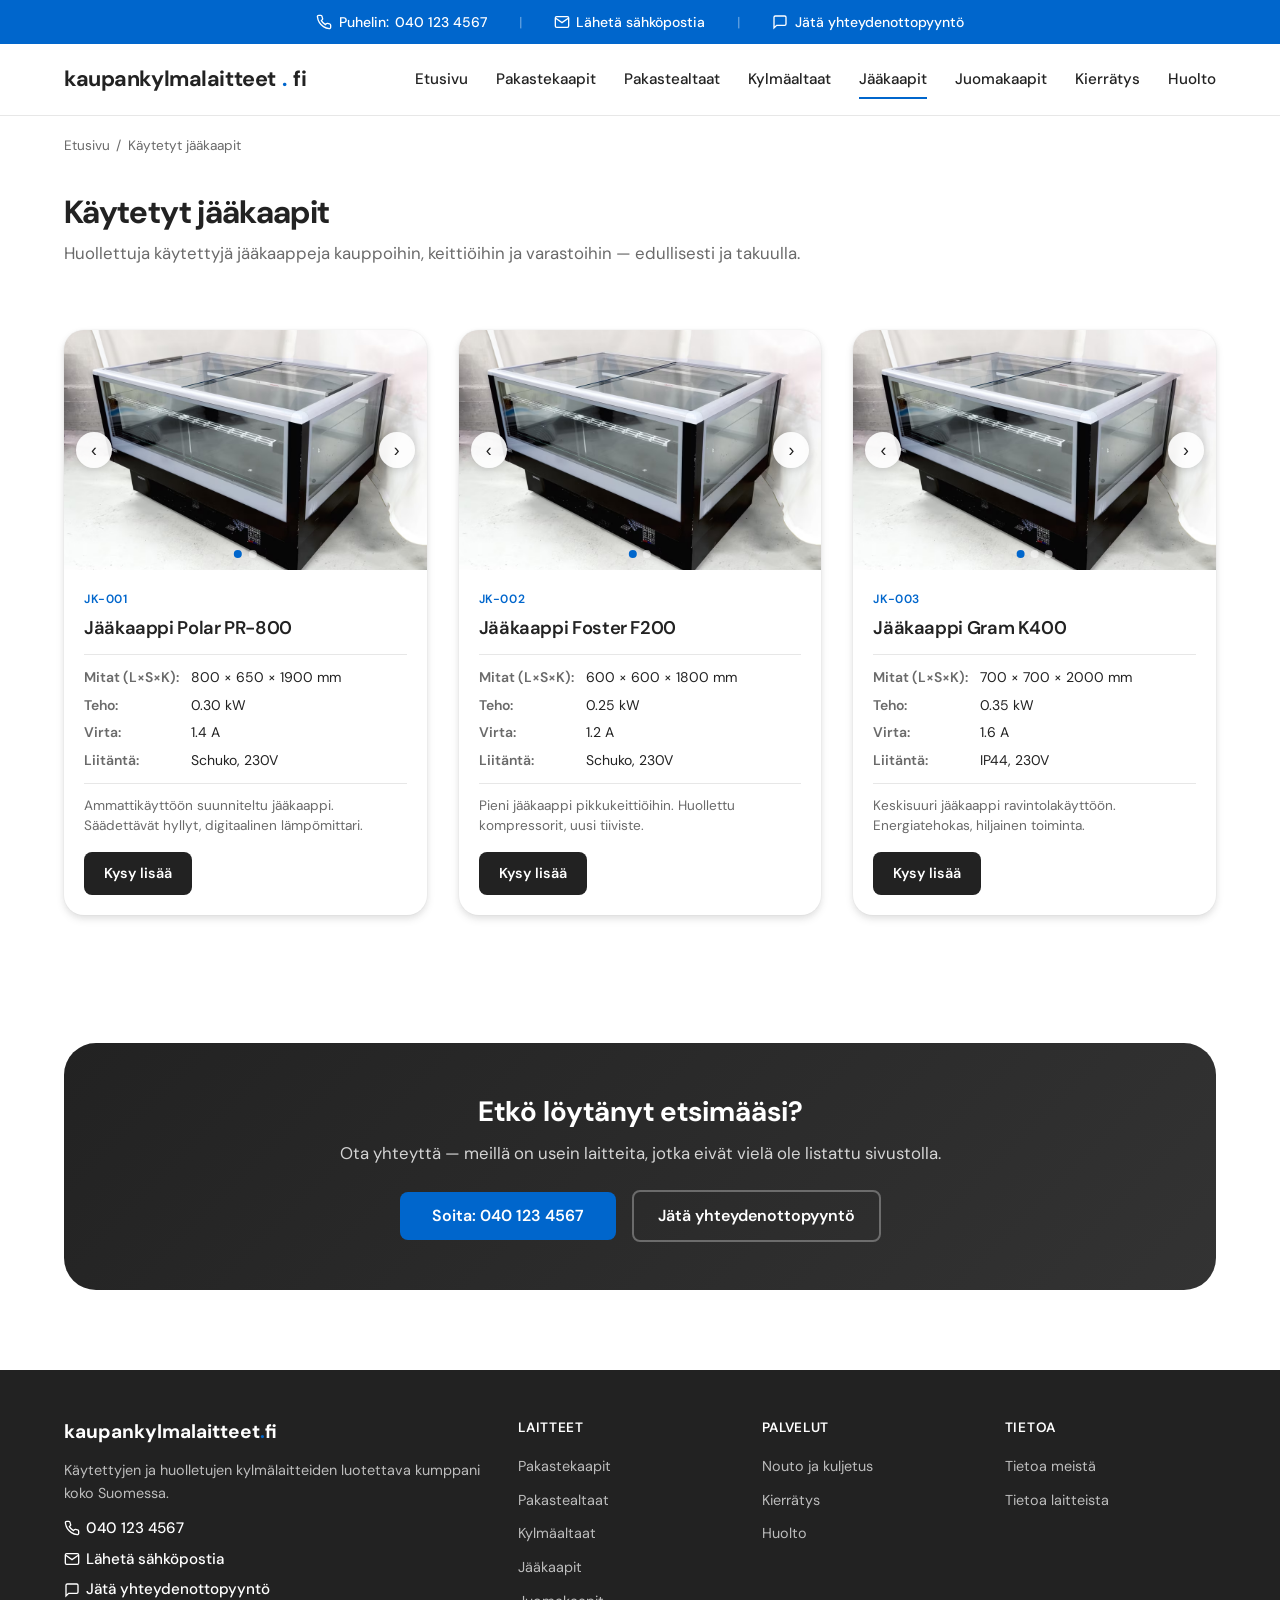
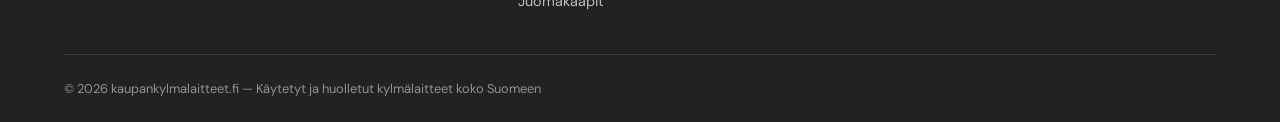
==== commit 08233a95: "Add files via upload" ====
--- a/kaytetyt-jaakaapit.html
+++ b/kaytetyt-jaakaapit.html
@@ -52,7 +52,6 @@
           <li><a href="kaytetyt-juomakaapit.html">Juomakaapit</a></li>
           <li><a href="kylmalaitteiden-kierratys.html">Kierrätys</a></li>
           <li><a href="kylmalaitehuolto.html">Huolto</a></li>
-          <li><a href="tietoa-meista.html">Tietoa meistä</a></li>
         </ul>
       </nav>
     </div>
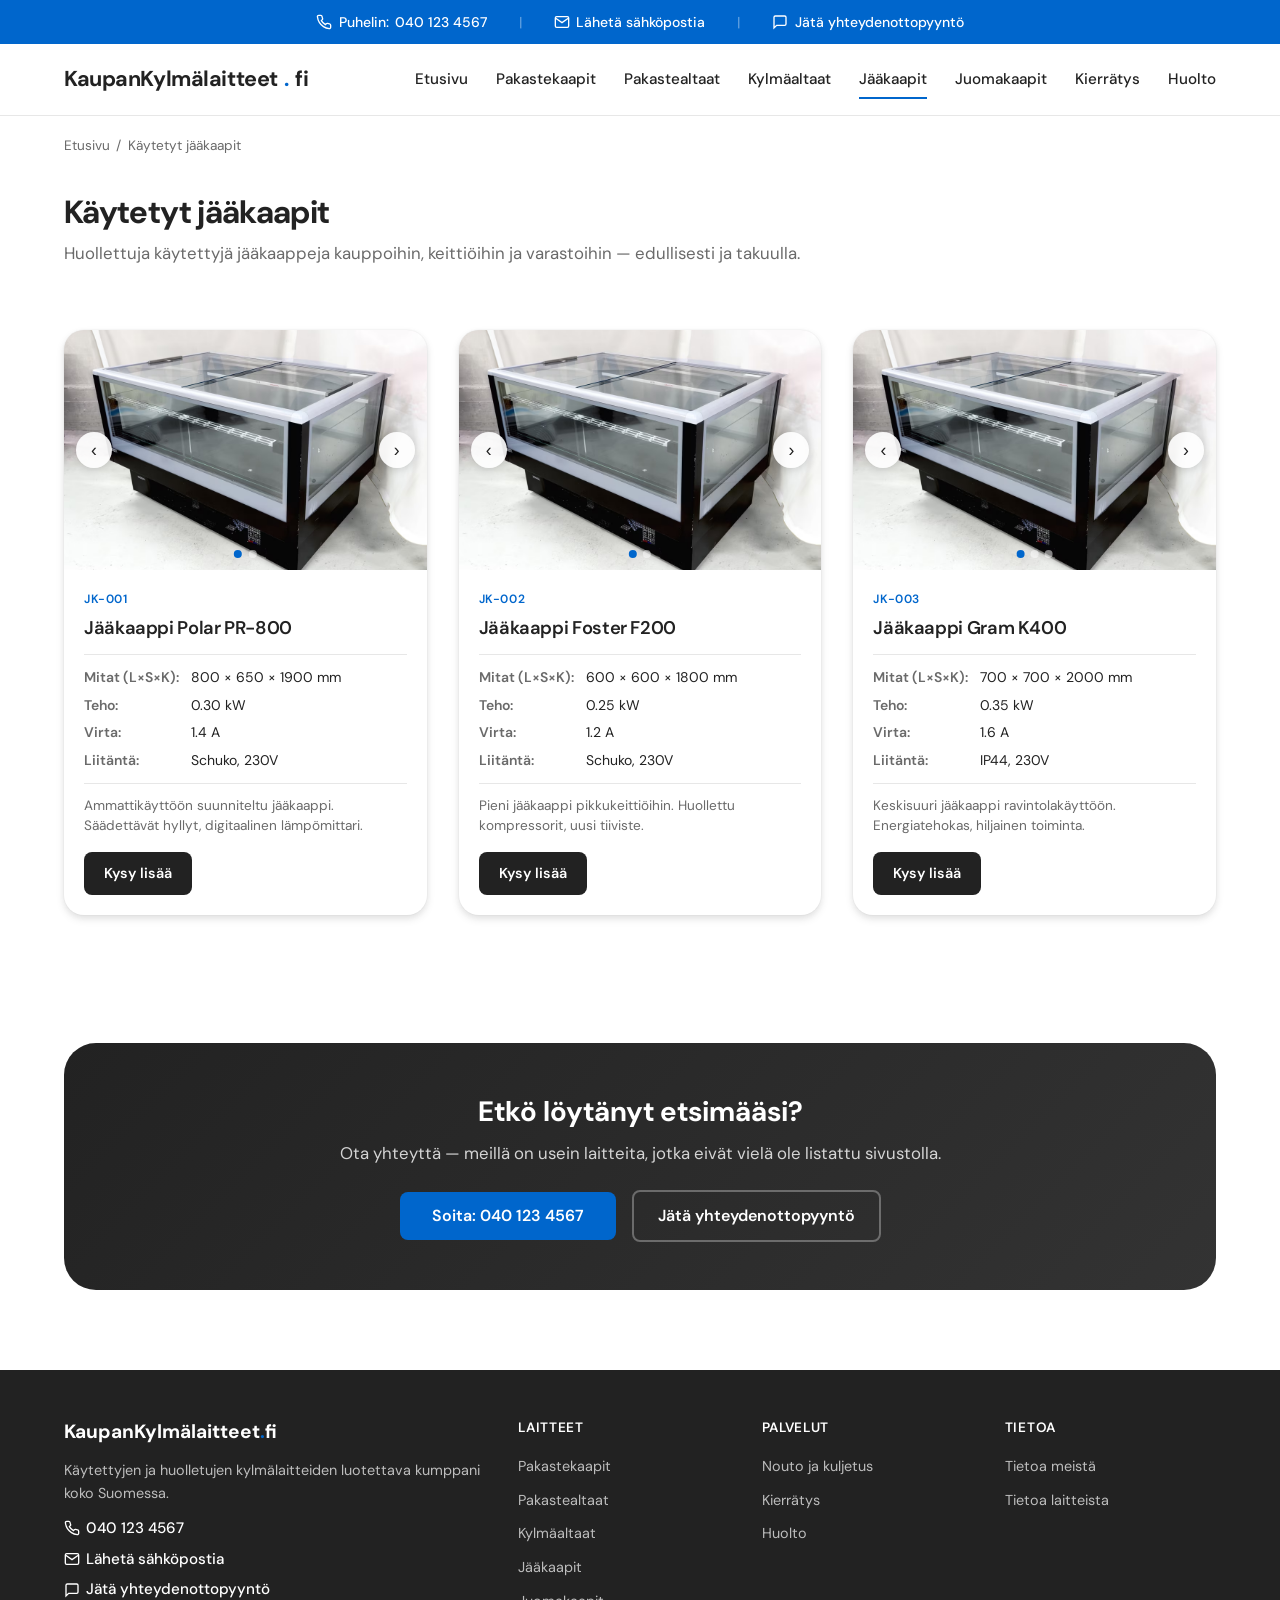
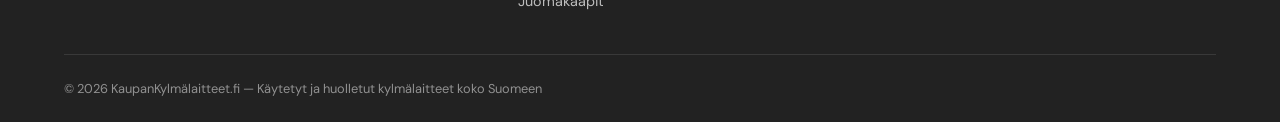
==== commit 3a5cd9ec: "Add files via upload" ====
--- a/kaytetyt-jaakaapit.html
+++ b/kaytetyt-jaakaapit.html
@@ -3,7 +3,7 @@
 <head>
   <meta charset="UTF-8">
   <meta name="viewport" content="width=device-width, initial-scale=1.0">
-  <title>Käytetyt jääkaapit | kaupankylmalaitteet.fi</title>
+  <title>Käytetyt jääkaapit | KaupanKylmälaitteet.fi</title>
   <meta name="description" content="Osta käytettyjä ja huollettuja jääkaappeja koko Suomeen. Testattuja, huollettuja ja käyttövalmiita.">
   <link href="https://fonts.googleapis.com/css2?family=DM+Sans:opsz,wght@9..40,400..700&display=swap" rel="stylesheet">
   <link rel="stylesheet" href="styles.css">
@@ -25,7 +25,7 @@
       <span class="phone-label">Puhelin: </span>040 123 4567
     </a>
     <span class="sep">|</span>
-    <a href="mailto:info@kaupankylmalaitteet.fi">
+    <a href="mailto:info@KaupanKylmälaitteet.fi">
       <svg viewBox="0 0 24 24" fill="none" stroke="currentColor" stroke-width="2"><path d="M4 4h16c1.1 0 2 .9 2 2v12c0 1.1-.9 2-2 2H4c-1.1 0-2-.9-2-2V6c0-1.1.9-2 2-2z"/><polyline points="22,6 12,13 2,6"/></svg>
       Lähetä sähköpostia
     </a>
@@ -40,7 +40,7 @@
   <!-- Header / Navigation -->
   <header class="site-header">
     <div class="header-inner">
-      <a href="index.html" class="logo">kaupankylmalaitteet<span class="dot">.</span>fi</a>
+      <a href="index.html" class="logo">KaupanKylmälaitteet<span class="dot">.</span>fi</a>
       <button class="nav-toggle" aria-label="Valikko" aria-expanded="false">☰</button>
       <nav class="main-nav">
         <ul>
@@ -176,14 +176,14 @@
     <div class="container">
       <div class="footer-grid">
         <div class="footer-col footer-contact">
-          <span class="footer-logo">kaupankylmalaitteet<span class="dot">.</span>fi</span>
+          <span class="footer-logo">KaupanKylmälaitteet<span class="dot">.</span>fi</span>
           <p>Käytettyjen ja huolletujen kylmälaitteiden luotettava kumppani koko Suomessa.</p>
           <a href="tel:+358401234567" style="margin-top:0.75rem;">
             <svg width="16" height="16" viewBox="0 0 24 24" fill="none" stroke="currentColor" stroke-width="2"><path d="M22 16.92v3a2 2 0 0 1-2.18 2 19.79 19.79 0 0 1-8.63-3.07 19.5 19.5 0 0 1-6-6 19.79 19.79 0 0 1-3.07-8.67A2 2 0 0 1 4.11 2h3a2 2 0 0 1 2 1.72c.13.96.37 1.9.72 2.81a2 2 0 0 1-.45 2.11L8.09 9.91a16 16 0 0 0 6 6l1.27-1.27a2 2 0 0 1 2.11-.45c.91.35 1.85.59 2.81.72A2 2 0 0 1 22 16.92z"/></svg>
             040 123 4567
           </a>
           <br>
-          <a href="mailto:info@kaupankylmalaitteet.fi">
+          <a href="mailto:info@KaupanKylmälaitteet.fi">
             <svg width="16" height="16" viewBox="0 0 24 24" fill="none" stroke="currentColor" stroke-width="2"><path d="M4 4h16c1.1 0 2 .9 2 2v12c0 1.1-.9 2-2 2H4c-1.1 0-2-.9-2-2V6c0-1.1.9-2 2-2z"/><polyline points="22,6 12,13 2,6"/></svg>
             Lähetä sähköpostia
           </a>
@@ -220,7 +220,7 @@
         </div>
       </div>
       <div class="footer-bottom">
-        <span>© 2026 kaupankylmalaitteet.fi — Käytetyt ja huolletut kylmälaitteet koko Suomeen</span>
+        <span>© 2026 KaupanKylmälaitteet.fi — Käytetyt ja huolletut kylmälaitteet koko Suomeen</span>
       </div>
     </div>
   </footer>
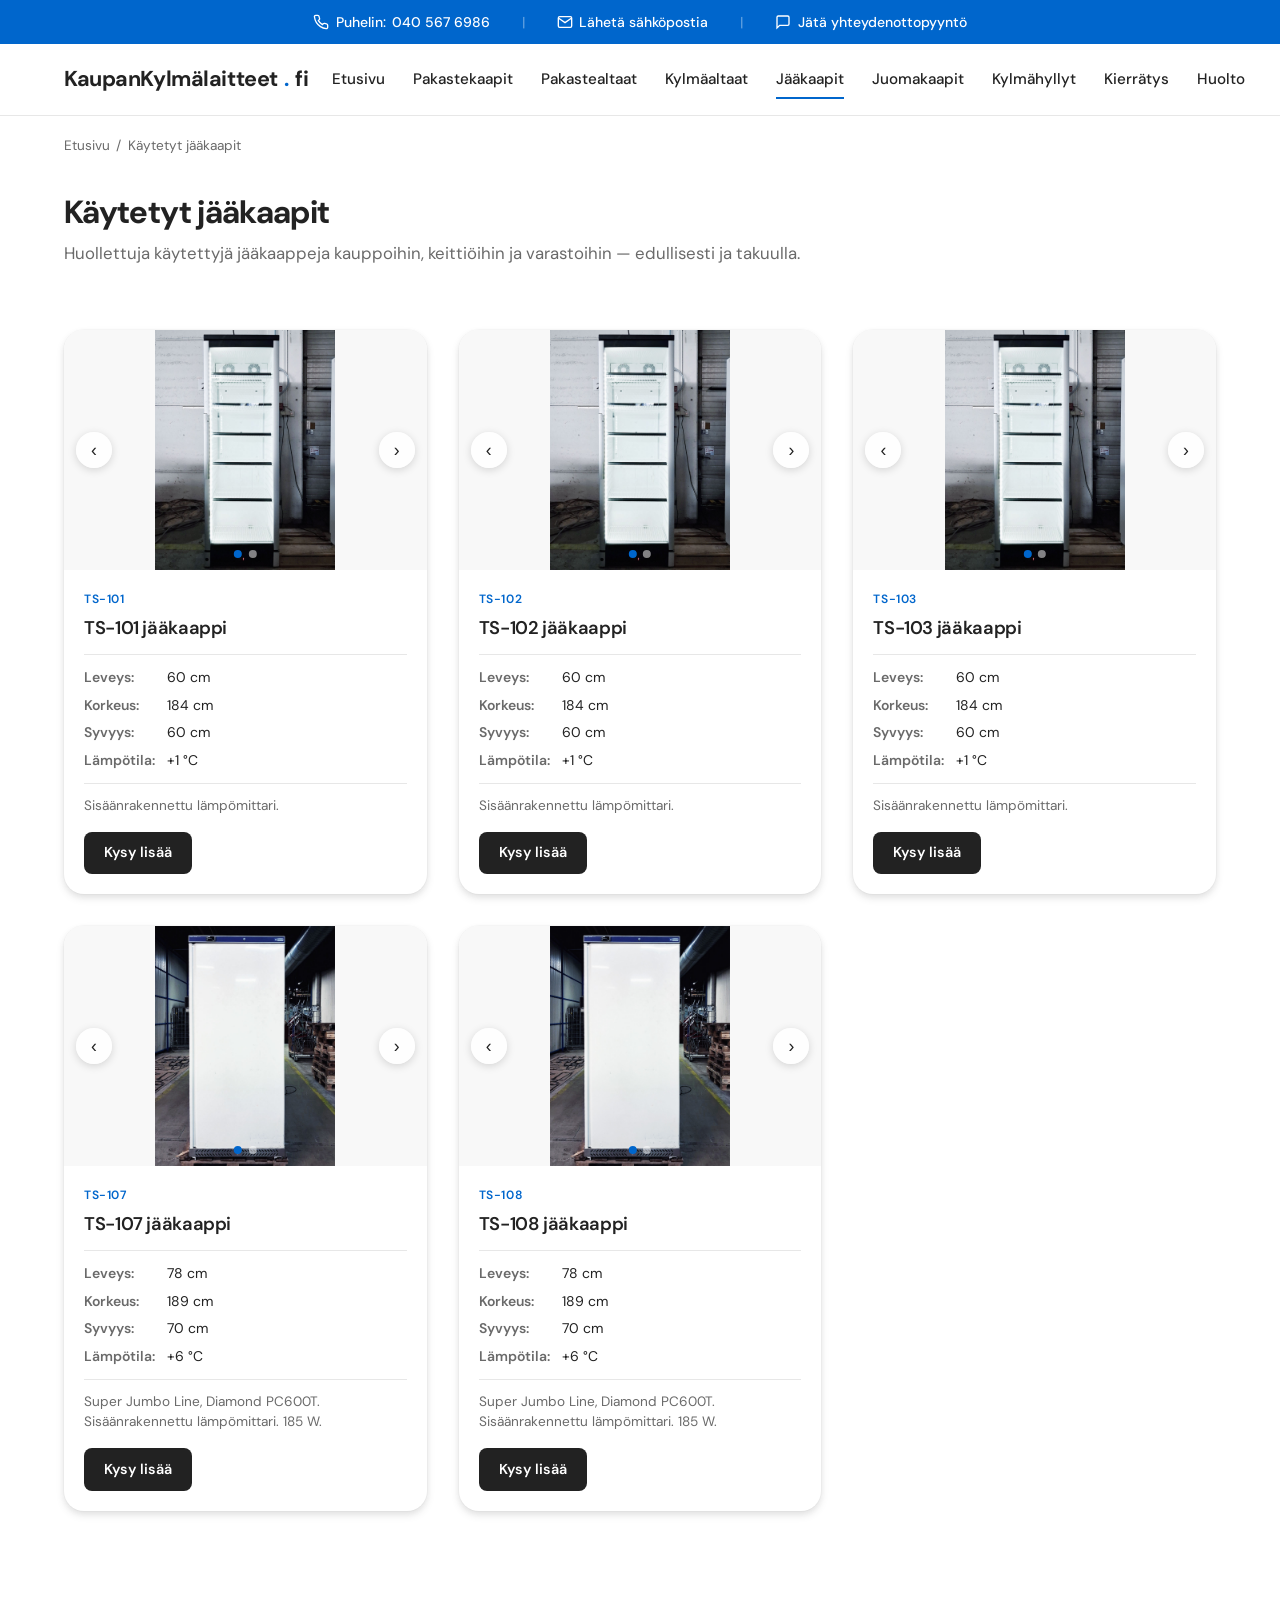
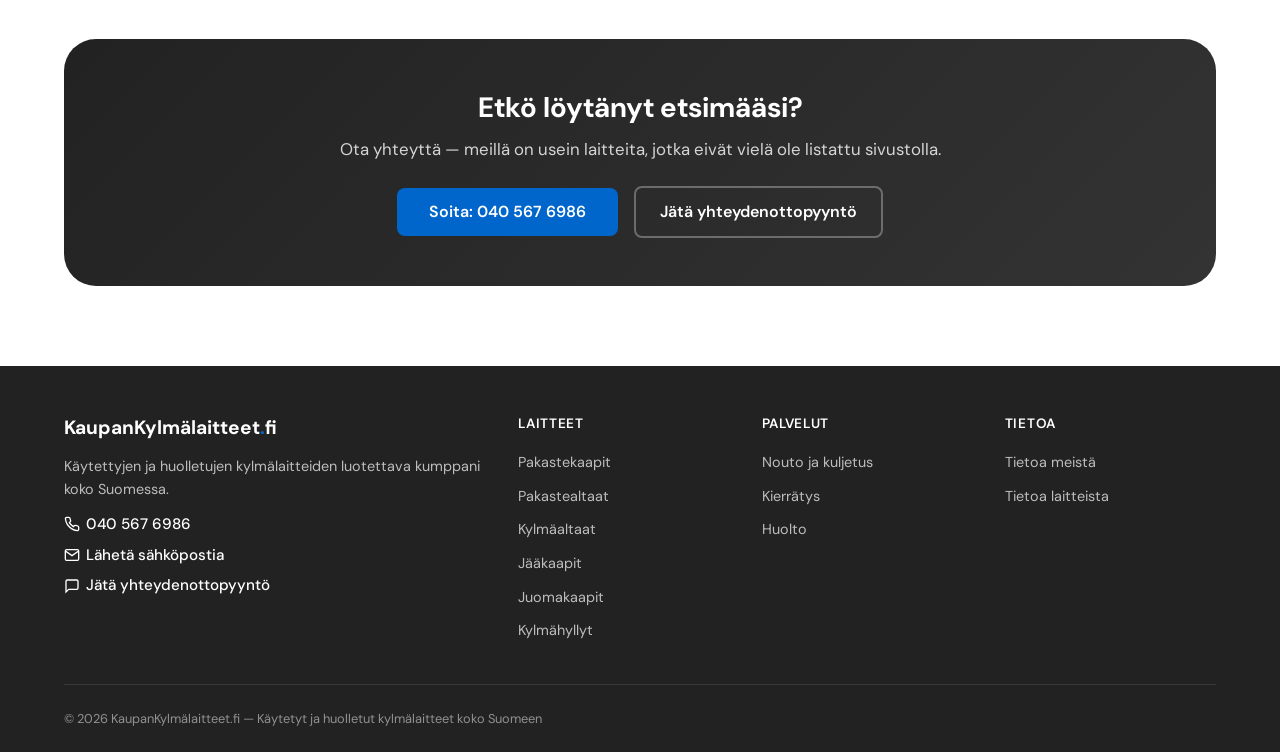
==== commit bdf0bff5: "Add files via upload" ====
--- a/kaytetyt-jaakaapit.html
+++ b/kaytetyt-jaakaapit.html
@@ -20,12 +20,12 @@
 
   <!-- Top sticky bar: phone + email -->
   <div class="bar-top">
-    <a href="tel:+358401234567">
+    <a href="tel:+358405676986">
       <svg viewBox="0 0 24 24" fill="none" stroke="currentColor" stroke-width="2"><path d="M22 16.92v3a2 2 0 0 1-2.18 2 19.79 19.79 0 0 1-8.63-3.07 19.5 19.5 0 0 1-6-6 19.79 19.79 0 0 1-3.07-8.67A2 2 0 0 1 4.11 2h3a2 2 0 0 1 2 1.72c.13.96.37 1.9.72 2.81a2 2 0 0 1-.45 2.11L8.09 9.91a16 16 0 0 0 6 6l1.27-1.27a2 2 0 0 1 2.11-.45c.91.35 1.85.59 2.81.72A2 2 0 0 1 22 16.92z"/></svg>
-      <span class="phone-label">Puhelin: </span>040 123 4567
+      <span class="phone-label">Puhelin: </span>040 567 6986
     </a>
     <span class="sep">|</span>
-    <a href="mailto:info@KaupanKylmälaitteet.fi">
+    <a href="mailto:nieminen.jukka.e@gmail.com">
       <svg viewBox="0 0 24 24" fill="none" stroke="currentColor" stroke-width="2"><path d="M4 4h16c1.1 0 2 .9 2 2v12c0 1.1-.9 2-2 2H4c-1.1 0-2-.9-2-2V6c0-1.1.9-2 2-2z"/><polyline points="22,6 12,13 2,6"/></svg>
       Lähetä sähköpostia
     </a>
@@ -50,6 +50,7 @@
           <li><a href="kaytetyt-kylma-altaat.html">Kylmäaltaat</a></li>
           <li><a href="kaytetyt-jaakaapit.html">Jääkaapit</a></li>
           <li><a href="kaytetyt-juomakaapit.html">Juomakaapit</a></li>
+          <li><a href="kaytetyt-kylmahyllyt.html">Kylmähyllyt</a></li>
           <li><a href="kylmalaitteiden-kierratys.html">Kierrätys</a></li>
           <li><a href="kylmalaitehuolto.html">Huolto</a></li>
         </ul>
@@ -77,10 +78,36 @@
     <div class="container">
       <div class="product-grid">
       <div class="product-card">
+              <div class="carousel">
+                <div class="carousel-track">
+              <div class="carousel-slide"><img src="images/products/TS-101-01-jaakaappi.jpg" alt="TS-101 jääkaappi" loading="lazy"></div>
+              <div class="carousel-slide"><img src="images/products/TS-101-02-jaakaappi.jpg" alt="TS-101 jääkaappi" loading="lazy"></div>
+                </div>
+                <button class="carousel-btn prev" aria-label="Edellinen">‹</button>
+                <button class="carousel-btn next" aria-label="Seuraava">›</button>
+                <div class="carousel-dots">
+              <button class="carousel-dot active" aria-label="Kuva 1"></button>
+              <button class="carousel-dot" aria-label="Kuva 2"></button>
+                </div>
+              </div>
+              <div class="product-body">
+                <div class="product-code">TS-101</div>
+                <h3 class="product-title">TS-101 jääkaappi</h3>
+                <dl class="product-specs">
+                            <dt>Leveys</dt><dd>60 cm</dd>
+                            <dt>Korkeus</dt><dd>184 cm</dd>
+                            <dt>Syvyys</dt><dd>60 cm</dd>
+                            <dt>Lämpötila</dt><dd>+1 °C</dd>
+                          </dl>
+                          <p class="product-extra">Sisäänrakennettu lämpömittari.</p>
+                <a href="#" class="product-cta contact-trigger">Kysy lisää</a>
+              </div>
+            </div>
+      <div class="product-card">
         <div class="carousel">
           <div class="carousel-track">
-        <div class="carousel-slide"><div class="img-placeholder">Kuva 1</div></div>
-        <div class="carousel-slide"><div class="img-placeholder">Kuva 2</div></div>
+        <div class="carousel-slide"><img src="images/products/TS-102-01-jaakaappi.jpg" alt="TS-102 jääkaappi" loading="lazy"></div>
+        <div class="carousel-slide"><img src="images/products/TS-102-02-jaakaappi.jpg" alt="TS-102 jääkaappi" loading="lazy"></div>
           </div>
           <button class="carousel-btn prev" aria-label="Edellinen">‹</button>
           <button class="carousel-btn next" aria-label="Seuraava">›</button>
@@ -90,23 +117,23 @@
           </div>
         </div>
         <div class="product-body">
-          <div class="product-code">JK-001</div>
-          <h3 class="product-title">Jääkaappi Polar PR-800</h3>
+          <div class="product-code">TS-102</div>
+          <h3 class="product-title">TS-102 jääkaappi</h3>
           <dl class="product-specs">
-            <dt>Mitat (L×S×K)</dt><dd>800 × 650 × 1900 mm</dd>
-            <dt>Teho</dt><dd>0.30 kW</dd>
-            <dt>Virta</dt><dd>1.4 A</dd>
-            <dt>Liitäntä</dt><dd>Schuko, 230V</dd>
+            <dt>Leveys</dt><dd>60 cm</dd>
+            <dt>Korkeus</dt><dd>184 cm</dd>
+            <dt>Syvyys</dt><dd>60 cm</dd>
+            <dt>Lämpötila</dt><dd>+1 °C</dd>
           </dl>
-          <p class="product-extra">Ammattikäyttöön suunniteltu jääkaappi. Säädettävät hyllyt, digitaalinen lämpömittari.</p>
+          <p class="product-extra">Sisäänrakennettu lämpömittari.</p>
           <a href="#" class="product-cta contact-trigger">Kysy lisää</a>
         </div>
       </div>
       <div class="product-card">
         <div class="carousel">
           <div class="carousel-track">
-        <div class="carousel-slide"><div class="img-placeholder">Kuva 1</div></div>
-        <div class="carousel-slide"><div class="img-placeholder">Kuva 2</div></div>
+        <div class="carousel-slide"><img src="images/products/TS-103-01jaakaappi.jpg" alt="TS-103 jääkaappi" loading="lazy"></div>
+        <div class="carousel-slide"><img src="images/products/TS-103-02-jaakaappi.jpg" alt="TS-103 jääkaappi" loading="lazy"></div>
           </div>
           <button class="carousel-btn prev" aria-label="Edellinen">‹</button>
           <button class="carousel-btn next" aria-label="Seuraava">›</button>
@@ -116,43 +143,67 @@
           </div>
         </div>
         <div class="product-body">
-          <div class="product-code">JK-002</div>
-          <h3 class="product-title">Jääkaappi Foster F200</h3>
+          <div class="product-code">TS-103</div>
+          <h3 class="product-title">TS-103 jääkaappi</h3>
           <dl class="product-specs">
-            <dt>Mitat (L×S×K)</dt><dd>600 × 600 × 1800 mm</dd>
-            <dt>Teho</dt><dd>0.25 kW</dd>
-            <dt>Virta</dt><dd>1.2 A</dd>
-            <dt>Liitäntä</dt><dd>Schuko, 230V</dd>
+            <dt>Leveys</dt><dd>60 cm</dd>
+            <dt>Korkeus</dt><dd>184 cm</dd>
+            <dt>Syvyys</dt><dd>60 cm</dd>
+            <dt>Lämpötila</dt><dd>+1 °C</dd>
           </dl>
-          <p class="product-extra">Pieni jääkaappi pikkukeittiöihin. Huollettu kompressorit, uusi tiiviste.</p>
+          <p class="product-extra">Sisäänrakennettu lämpömittari.</p>
           <a href="#" class="product-cta contact-trigger">Kysy lisää</a>
         </div>
       </div>
       <div class="product-card">
         <div class="carousel">
           <div class="carousel-track">
-        <div class="carousel-slide"><div class="img-placeholder">Kuva 1</div></div>
-        <div class="carousel-slide"><div class="img-placeholder">Kuva 2</div></div>
-        <div class="carousel-slide"><div class="img-placeholder">Kuva 3</div></div>
+        <div class="carousel-slide"><img src="images/products/TS-107-01-jaakaappi.jpg" alt="TS-107 jääkaappi" loading="lazy"></div>
+        <div class="carousel-slide"><img src="images/products/TS-107-02-jaakaappi.jpg" alt="TS-107 jääkaappi" loading="lazy"></div>
           </div>
           <button class="carousel-btn prev" aria-label="Edellinen">‹</button>
           <button class="carousel-btn next" aria-label="Seuraava">›</button>
           <div class="carousel-dots">
         <button class="carousel-dot active" aria-label="Kuva 1"></button>
         <button class="carousel-dot" aria-label="Kuva 2"></button>
-        <button class="carousel-dot" aria-label="Kuva 3"></button>
           </div>
         </div>
         <div class="product-body">
-          <div class="product-code">JK-003</div>
-          <h3 class="product-title">Jääkaappi Gram K400</h3>
+          <div class="product-code">TS-107</div>
+          <h3 class="product-title">TS-107 jääkaappi</h3>
           <dl class="product-specs">
-            <dt>Mitat (L×S×K)</dt><dd>700 × 700 × 2000 mm</dd>
-            <dt>Teho</dt><dd>0.35 kW</dd>
-            <dt>Virta</dt><dd>1.6 A</dd>
-            <dt>Liitäntä</dt><dd>IP44, 230V</dd>
+            <dt>Leveys</dt><dd>78 cm</dd>
+            <dt>Korkeus</dt><dd>189 cm</dd>
+            <dt>Syvyys</dt><dd>70 cm</dd>
+            <dt>Lämpötila</dt><dd>+6 °C</dd>
           </dl>
-          <p class="product-extra">Keskisuuri jääkaappi ravintolakäyttöön. Energiatehokas, hiljainen toiminta.</p>
+          <p class="product-extra">Super Jumbo Line, Diamond PC600T. Sisäänrakennettu lämpömittari. 185 W.</p>
+          <a href="#" class="product-cta contact-trigger">Kysy lisää</a>
+        </div>
+      </div>
+      <div class="product-card">
+        <div class="carousel">
+          <div class="carousel-track">
+        <div class="carousel-slide"><img src="images/products/TS-108-01-jaakaappi.jpg" alt="TS-108 jääkaappi" loading="lazy"></div>
+        <div class="carousel-slide"><img src="images/products/TS-108-02-jaakaappi.jpg" alt="TS-108 jääkaappi" loading="lazy"></div>
+          </div>
+          <button class="carousel-btn prev" aria-label="Edellinen">‹</button>
+          <button class="carousel-btn next" aria-label="Seuraava">›</button>
+          <div class="carousel-dots">
+        <button class="carousel-dot active" aria-label="Kuva 1"></button>
+        <button class="carousel-dot" aria-label="Kuva 2"></button>
+          </div>
+        </div>
+        <div class="product-body">
+          <div class="product-code">TS-108</div>
+          <h3 class="product-title">TS-108 jääkaappi</h3>
+          <dl class="product-specs">
+            <dt>Leveys</dt><dd>78 cm</dd>
+            <dt>Korkeus</dt><dd>189 cm</dd>
+            <dt>Syvyys</dt><dd>70 cm</dd>
+            <dt>Lämpötila</dt><dd>+6 °C</dd>
+          </dl>
+          <p class="product-extra">Super Jumbo Line, Diamond PC600T. Sisäänrakennettu lämpömittari. 185 W.</p>
           <a href="#" class="product-cta contact-trigger">Kysy lisää</a>
         </div>
       </div>
@@ -166,7 +217,7 @@
       <div class="cta-banner">
         <h2>Etkö löytänyt etsimääsi?</h2>
         <p>Ota yhteyttä — meillä on usein laitteita, jotka eivät vielä ole listattu sivustolla.</p>
-        <a href="tel:+358401234567" class="btn-accent">Soita: 040 123 4567</a>
+        <a href="tel:+358405676986" class="btn-accent">Soita: 040 567 6986</a>
         <a href="#" class="btn-outline contact-trigger">Jätä yhteydenottopyyntö</a>
       </div>
     </div>
@@ -178,12 +229,12 @@
         <div class="footer-col footer-contact">
           <span class="footer-logo">KaupanKylmälaitteet<span class="dot">.</span>fi</span>
           <p>Käytettyjen ja huolletujen kylmälaitteiden luotettava kumppani koko Suomessa.</p>
-          <a href="tel:+358401234567" style="margin-top:0.75rem;">
+          <a href="tel:+358405676986" style="margin-top:0.75rem;">
             <svg width="16" height="16" viewBox="0 0 24 24" fill="none" stroke="currentColor" stroke-width="2"><path d="M22 16.92v3a2 2 0 0 1-2.18 2 19.79 19.79 0 0 1-8.63-3.07 19.5 19.5 0 0 1-6-6 19.79 19.79 0 0 1-3.07-8.67A2 2 0 0 1 4.11 2h3a2 2 0 0 1 2 1.72c.13.96.37 1.9.72 2.81a2 2 0 0 1-.45 2.11L8.09 9.91a16 16 0 0 0 6 6l1.27-1.27a2 2 0 0 1 2.11-.45c.91.35 1.85.59 2.81.72A2 2 0 0 1 22 16.92z"/></svg>
-            040 123 4567
+            040 567 6986
           </a>
           <br>
-          <a href="mailto:info@KaupanKylmälaitteet.fi">
+          <a href="mailto:nieminen.jukka.e@gmail.com">
             <svg width="16" height="16" viewBox="0 0 24 24" fill="none" stroke="currentColor" stroke-width="2"><path d="M4 4h16c1.1 0 2 .9 2 2v12c0 1.1-.9 2-2 2H4c-1.1 0-2-.9-2-2V6c0-1.1.9-2 2-2z"/><polyline points="22,6 12,13 2,6"/></svg>
             Lähetä sähköpostia
           </a>
@@ -201,6 +252,7 @@
             <li><a href="kaytetyt-kylma-altaat.html">Kylmäaltaat</a></li>
             <li><a href="kaytetyt-jaakaapit.html">Jääkaapit</a></li>
             <li><a href="kaytetyt-juomakaapit.html">Juomakaapit</a></li>
+            <li><a href="kaytetyt-kylmahyllyt.html">Kylmähyllyt</a></li>
           </ul>
         </div>
         <div class="footer-col">
@@ -226,21 +278,22 @@
   </footer>
 
   <!-- Lightbox -->
-  <div class="lightbox" id="lightbox">
-    <button class="lightbox-close" aria-label="Sulje">✕</button>
-    <div class="lightbox-content">
-      <div class="img-placeholder">Kuva tulossa</div>
-    </div>
-  </div>
+    <div class="lightbox" id="lightbox">
+      <button class="lightbox-close" aria-label="Sulje">✕</button>
+      <button class="lightbox-prev" aria-label="Edellinen">‹</button>
+      <button class="lightbox-next" aria-label="Seuraava">›</button>
+      <div class="lightbox-content">
+        <img src="" alt="" class="lightbox-img">
+      </div>
+    </div>
 
   <!-- Contact Form Modal -->
   <div class="form-modal" id="formModal">
     <div class="form-modal-overlay"></div>
     <div class="form-modal-box">
       <button class="form-modal-close" aria-label="Sulje">✕</button>
-      <h3>Jätä yhteydenottopyyntö</h3>
-      <p class="form-modal-sub">Soitamme tai laitamme sinulle viestiä mahdollisimman pian.</p>
-      <form id="contactForm" action="#" method="POST">
+      <h3>Soita 040 567 6986 tai jätä yhteydenottopyyntö</h3>
+            <form id="contactForm" action="#" method="POST">
         <div class="form-field">
           <label for="cf-nimi">Nimi</label>
           <input type="text" id="cf-nimi" name="nimi" required>
--- a/styles.css
+++ b/styles.css
@@ -66,6 +66,8 @@
 ul, ol { list-style: none; }
 img { max-width: 100%; display: block; }
 
+html, body { max-width: 100%; overflow-x: hidden; }
+
 /* ---------- 3. Sticky Bars ---------- */
 
 /* Top bar: phone + email */
@@ -82,6 +84,7 @@
   gap: 2rem;
   font-size: 0.875rem;
   font-weight: 500;
+  overflow: hidden;
 }
 .bar-top a {
   display: inline-flex;
@@ -263,6 +266,12 @@
   height: 180px;
   background: #e8e8e8 url('images/product-placeholder-image.avif') center/cover no-repeat;
 }
+.category-card img {
+  width: 100%;
+  height: 180px;
+  object-fit: cover;
+  display: block;
+}
 .category-card .cat-body {
   padding: 1.25rem 1.25rem 1.5rem;
 }
@@ -329,6 +338,12 @@
 .carousel-slide .img-placeholder {
   width: 100%;
   height: 100%;
+}
+.carousel-slide img {
+  width: 100%;
+  height: 100%;
+  object-fit: contain;
+  display: block;
 }
 .carousel-btn {
   position: absolute;
@@ -629,10 +644,17 @@
 }
 .lightbox.open { display: flex; }
 .lightbox-content {
+  position: relative;
   max-width: 90vw;
   max-height: 90vh;
   border-radius: var(--r-btn);
   overflow: hidden;
+}
+.lightbox-content img {
+  max-width: 90vw;
+  max-height: 90vh;
+  display: block;
+  border-radius: var(--r-btn);
 }
 .lightbox-content .img-placeholder {
   width: 600px;
@@ -654,7 +676,33 @@
   display: flex;
   align-items: center;
   justify-content: center;
-}
+  z-index: 10;
+}
+.lightbox-prev,
+.lightbox-next {
+  position: absolute;
+  top: 50%;
+  transform: translateY(-50%);
+  width: 48px;
+  height: 48px;
+  border-radius: 50%;
+  background: rgba(255,255,255,0.15);
+  border: none;
+  color: #fff;
+  font-size: 2.5rem;
+  cursor: pointer;
+  display: flex;
+  align-items: center;
+  justify-content: center;
+  transition: background 0.15s;
+  z-index: 10;
+}
+.lightbox-prev:hover,
+.lightbox-next:hover {
+  background: rgba(255,255,255,0.35);
+}
+.lightbox-prev { left: 1rem; }
+.lightbox-next { right: 1rem; }
 
 
 /* ---------- 19. Contact Form Modal ---------- */
@@ -807,11 +855,12 @@
       --header-h: 64px;
   }
 
-  .bar-top { font-size: 0.8rem; gap: 1rem; }
+  .bar-top { font-size: 0.8rem; gap: 1rem; overflow: hidden; }
 
   .nav-toggle { display: flex; align-items: center; }
 
   .main-nav {
+    display: none;
     position: fixed;
     top: calc(var(--bar-top) + var(--header-h));
     left: 0;
@@ -824,7 +873,7 @@
     z-index: 997;
     overflow-y: auto;
   }
-  .main-nav.open { transform: translateX(0); }
+  .main-nav.open { display: block; transform: translateX(0); }
   .main-nav ul {
     flex-direction: column;
     gap: 0;
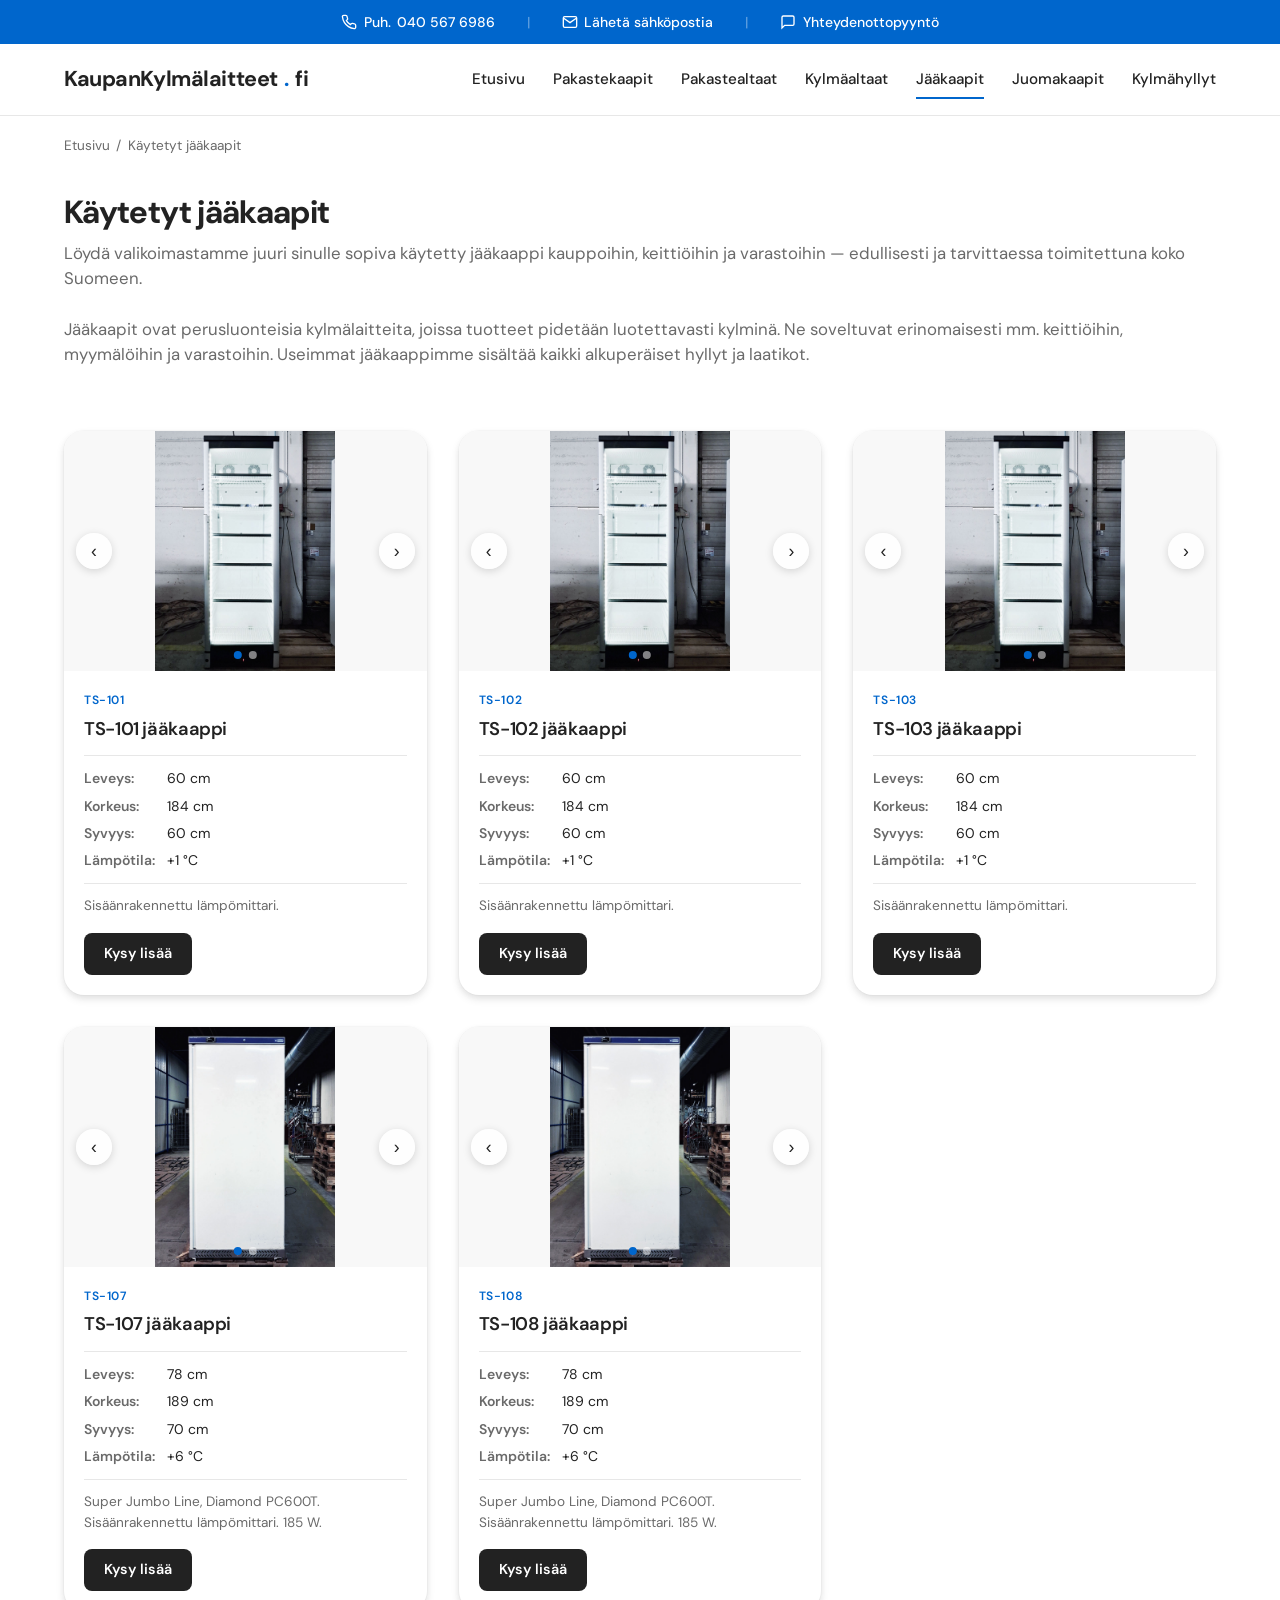
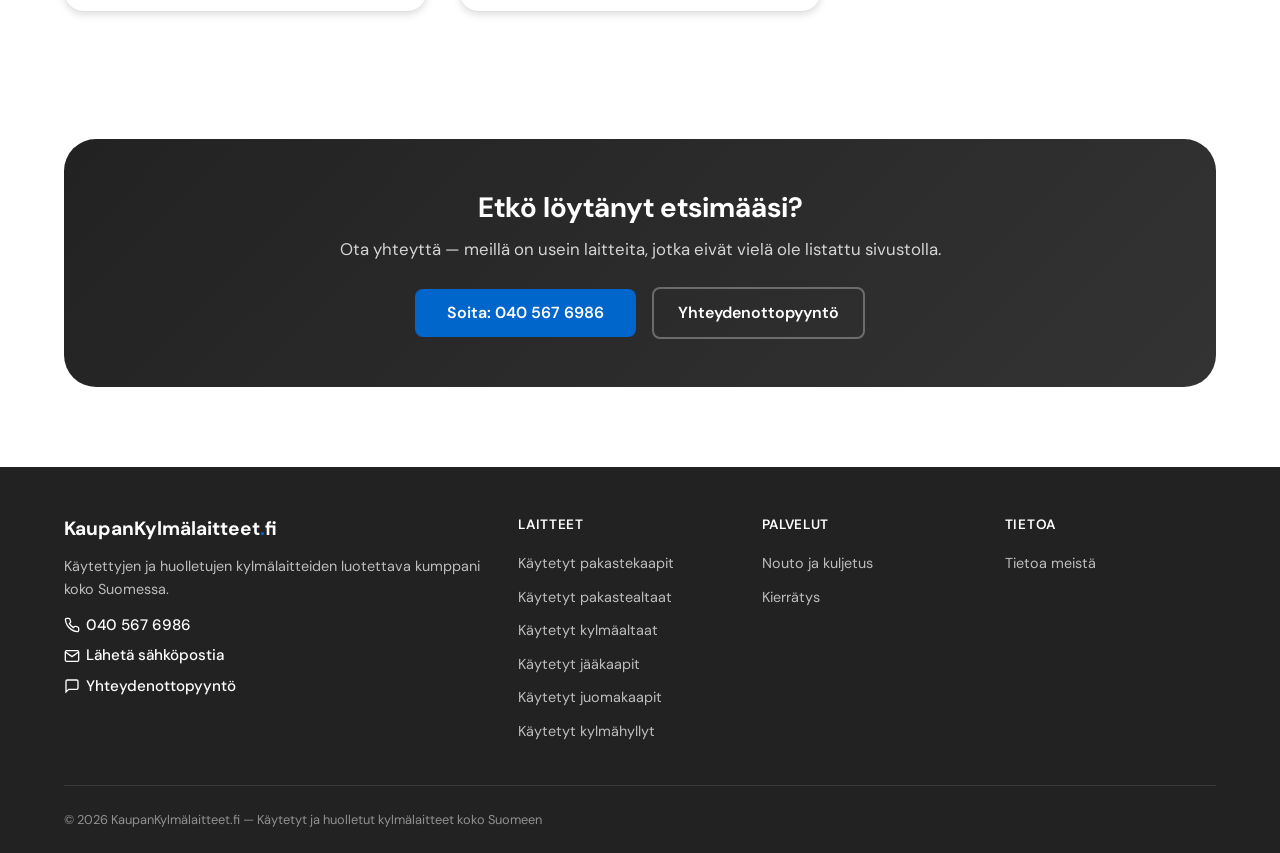
==== commit 9ec3f194: "Add files via upload" ====
--- a/kaytetyt-jaakaapit.html
+++ b/kaytetyt-jaakaapit.html
@@ -1,312 +1,308 @@
-<!DOCTYPE html>
-<html lang="fi">
-<head>
-  <meta charset="UTF-8">
-  <meta name="viewport" content="width=device-width, initial-scale=1.0">
-  <title>Käytetyt jääkaapit | KaupanKylmälaitteet.fi</title>
-  <meta name="description" content="Osta käytettyjä ja huollettuja jääkaappeja koko Suomeen. Testattuja, huollettuja ja käyttövalmiita.">
-  <link href="https://fonts.googleapis.com/css2?family=DM+Sans:opsz,wght@9..40,400..700&display=swap" rel="stylesheet">
-  <link rel="stylesheet" href="styles.css">
-  <!-- GA4 — replace G-XXXXXXXXXX with your Measurement ID -->
-  <script async src="https://www.googletagmanager.com/gtag/js?id=G-XXXXXXXXXX"></script>
-  <script>
-    window.dataLayer = window.dataLayer || [];
-    function gtag(){dataLayer.push(arguments);}
-    gtag('js', new Date());
-    gtag('config', 'G-XXXXXXXXXX');
-  </script>
-</head>
-<body>
-
-  <!-- Top sticky bar: phone + email -->
-  <div class="bar-top">
-    <a href="tel:+358405676986">
-      <svg viewBox="0 0 24 24" fill="none" stroke="currentColor" stroke-width="2"><path d="M22 16.92v3a2 2 0 0 1-2.18 2 19.79 19.79 0 0 1-8.63-3.07 19.5 19.5 0 0 1-6-6 19.79 19.79 0 0 1-3.07-8.67A2 2 0 0 1 4.11 2h3a2 2 0 0 1 2 1.72c.13.96.37 1.9.72 2.81a2 2 0 0 1-.45 2.11L8.09 9.91a16 16 0 0 0 6 6l1.27-1.27a2 2 0 0 1 2.11-.45c.91.35 1.85.59 2.81.72A2 2 0 0 1 22 16.92z"/></svg>
-      <span class="phone-label">Puhelin: </span>040 567 6986
-    </a>
-    <span class="sep">|</span>
-    <a href="mailto:nieminen.jukka.e@gmail.com">
-      <svg viewBox="0 0 24 24" fill="none" stroke="currentColor" stroke-width="2"><path d="M4 4h16c1.1 0 2 .9 2 2v12c0 1.1-.9 2-2 2H4c-1.1 0-2-.9-2-2V6c0-1.1.9-2 2-2z"/><polyline points="22,6 12,13 2,6"/></svg>
-      Lähetä sähköpostia
-    </a>
-    <span class="sep">|</span>
-    <a href="#" class="contact-trigger">
-      <svg width="16" height="16" viewBox="0 0 24 24" fill="none" stroke="currentColor" stroke-width="2"><path d="M21 15a2 2 0 0 1-2 2H7l-4 4V5a2 2 0 0 1 2-2h14a2 2 0 0 1 2 2z"/></svg>
-      Jätä yhteydenottopyyntö
-    </a>
-  </div>
-
-
-  <!-- Header / Navigation -->
-  <header class="site-header">
-    <div class="header-inner">
-      <a href="index.html" class="logo">KaupanKylmälaitteet<span class="dot">.</span>fi</a>
-      <button class="nav-toggle" aria-label="Valikko" aria-expanded="false">☰</button>
-      <nav class="main-nav">
-        <ul>
-          <li><a href="index.html">Etusivu</a></li>
-          <li><a href="kaytetyt-pakastekaapit.html">Pakastekaapit</a></li>
-          <li><a href="kaytetyt-pakastealtaat.html">Pakastealtaat</a></li>
-          <li><a href="kaytetyt-kylma-altaat.html">Kylmäaltaat</a></li>
-          <li><a href="kaytetyt-jaakaapit.html">Jääkaapit</a></li>
-          <li><a href="kaytetyt-juomakaapit.html">Juomakaapit</a></li>
-          <li><a href="kaytetyt-kylmahyllyt.html">Kylmähyllyt</a></li>
-          <li><a href="kylmalaitteiden-kierratys.html">Kierrätys</a></li>
-          <li><a href="kylmalaitehuolto.html">Huolto</a></li>
-        </ul>
-      </nav>
-    </div>
-  </header>
-
-  <!-- Breadcrumb -->
-  <div class="container">
-    <nav class="breadcrumb">
-      <a href="index.html">Etusivu</a><span>/</span>Käytetyt jääkaapit
-    </nav>
-  </div>
-
-  <!-- Page Header -->
-  <div class="container">
-    <div class="page-header">
-      <h1>Käytetyt jääkaapit</h1>
-      <p>Huollettuja käytettyjä jääkaappeja kauppoihin, keittiöihin ja varastoihin — edullisesti ja takuulla.</p>
-    </div>
-  </div>
-
-  <!-- Product Grid -->
-  <section class="section">
-    <div class="container">
-      <div class="product-grid">
-      <div class="product-card">
-              <div class="carousel">
-                <div class="carousel-track">
-              <div class="carousel-slide"><img src="images/products/TS-101-01-jaakaappi.jpg" alt="TS-101 jääkaappi" loading="lazy"></div>
-              <div class="carousel-slide"><img src="images/products/TS-101-02-jaakaappi.jpg" alt="TS-101 jääkaappi" loading="lazy"></div>
-                </div>
-                <button class="carousel-btn prev" aria-label="Edellinen">‹</button>
-                <button class="carousel-btn next" aria-label="Seuraava">›</button>
-                <div class="carousel-dots">
-              <button class="carousel-dot active" aria-label="Kuva 1"></button>
-              <button class="carousel-dot" aria-label="Kuva 2"></button>
-                </div>
-              </div>
-              <div class="product-body">
-                <div class="product-code">TS-101</div>
-                <h3 class="product-title">TS-101 jääkaappi</h3>
-                <dl class="product-specs">
-                            <dt>Leveys</dt><dd>60 cm</dd>
-                            <dt>Korkeus</dt><dd>184 cm</dd>
-                            <dt>Syvyys</dt><dd>60 cm</dd>
-                            <dt>Lämpötila</dt><dd>+1 °C</dd>
-                          </dl>
-                          <p class="product-extra">Sisäänrakennettu lämpömittari.</p>
-                <a href="#" class="product-cta contact-trigger">Kysy lisää</a>
-              </div>
-            </div>
-      <div class="product-card">
-        <div class="carousel">
-          <div class="carousel-track">
-        <div class="carousel-slide"><img src="images/products/TS-102-01-jaakaappi.jpg" alt="TS-102 jääkaappi" loading="lazy"></div>
-        <div class="carousel-slide"><img src="images/products/TS-102-02-jaakaappi.jpg" alt="TS-102 jääkaappi" loading="lazy"></div>
-          </div>
-          <button class="carousel-btn prev" aria-label="Edellinen">‹</button>
-          <button class="carousel-btn next" aria-label="Seuraava">›</button>
-          <div class="carousel-dots">
-        <button class="carousel-dot active" aria-label="Kuva 1"></button>
-        <button class="carousel-dot" aria-label="Kuva 2"></button>
-          </div>
-        </div>
-        <div class="product-body">
-          <div class="product-code">TS-102</div>
-          <h3 class="product-title">TS-102 jääkaappi</h3>
-          <dl class="product-specs">
-            <dt>Leveys</dt><dd>60 cm</dd>
-            <dt>Korkeus</dt><dd>184 cm</dd>
-            <dt>Syvyys</dt><dd>60 cm</dd>
-            <dt>Lämpötila</dt><dd>+1 °C</dd>
-          </dl>
-          <p class="product-extra">Sisäänrakennettu lämpömittari.</p>
-          <a href="#" class="product-cta contact-trigger">Kysy lisää</a>
-        </div>
-      </div>
-      <div class="product-card">
-        <div class="carousel">
-          <div class="carousel-track">
-        <div class="carousel-slide"><img src="images/products/TS-103-01jaakaappi.jpg" alt="TS-103 jääkaappi" loading="lazy"></div>
-        <div class="carousel-slide"><img src="images/products/TS-103-02-jaakaappi.jpg" alt="TS-103 jääkaappi" loading="lazy"></div>
-          </div>
-          <button class="carousel-btn prev" aria-label="Edellinen">‹</button>
-          <button class="carousel-btn next" aria-label="Seuraava">›</button>
-          <div class="carousel-dots">
-        <button class="carousel-dot active" aria-label="Kuva 1"></button>
-        <button class="carousel-dot" aria-label="Kuva 2"></button>
-          </div>
-        </div>
-        <div class="product-body">
-          <div class="product-code">TS-103</div>
-          <h3 class="product-title">TS-103 jääkaappi</h3>
-          <dl class="product-specs">
-            <dt>Leveys</dt><dd>60 cm</dd>
-            <dt>Korkeus</dt><dd>184 cm</dd>
-            <dt>Syvyys</dt><dd>60 cm</dd>
-            <dt>Lämpötila</dt><dd>+1 °C</dd>
-          </dl>
-          <p class="product-extra">Sisäänrakennettu lämpömittari.</p>
-          <a href="#" class="product-cta contact-trigger">Kysy lisää</a>
-        </div>
-      </div>
-      <div class="product-card">
-        <div class="carousel">
-          <div class="carousel-track">
-        <div class="carousel-slide"><img src="images/products/TS-107-01-jaakaappi.jpg" alt="TS-107 jääkaappi" loading="lazy"></div>
-        <div class="carousel-slide"><img src="images/products/TS-107-02-jaakaappi.jpg" alt="TS-107 jääkaappi" loading="lazy"></div>
-          </div>
-          <button class="carousel-btn prev" aria-label="Edellinen">‹</button>
-          <button class="carousel-btn next" aria-label="Seuraava">›</button>
-          <div class="carousel-dots">
-        <button class="carousel-dot active" aria-label="Kuva 1"></button>
-        <button class="carousel-dot" aria-label="Kuva 2"></button>
-          </div>
-        </div>
-        <div class="product-body">
-          <div class="product-code">TS-107</div>
-          <h3 class="product-title">TS-107 jääkaappi</h3>
-          <dl class="product-specs">
-            <dt>Leveys</dt><dd>78 cm</dd>
-            <dt>Korkeus</dt><dd>189 cm</dd>
-            <dt>Syvyys</dt><dd>70 cm</dd>
-            <dt>Lämpötila</dt><dd>+6 °C</dd>
-          </dl>
-          <p class="product-extra">Super Jumbo Line, Diamond PC600T. Sisäänrakennettu lämpömittari. 185 W.</p>
-          <a href="#" class="product-cta contact-trigger">Kysy lisää</a>
-        </div>
-      </div>
-      <div class="product-card">
-        <div class="carousel">
-          <div class="carousel-track">
-        <div class="carousel-slide"><img src="images/products/TS-108-01-jaakaappi.jpg" alt="TS-108 jääkaappi" loading="lazy"></div>
-        <div class="carousel-slide"><img src="images/products/TS-108-02-jaakaappi.jpg" alt="TS-108 jääkaappi" loading="lazy"></div>
-          </div>
-          <button class="carousel-btn prev" aria-label="Edellinen">‹</button>
-          <button class="carousel-btn next" aria-label="Seuraava">›</button>
-          <div class="carousel-dots">
-        <button class="carousel-dot active" aria-label="Kuva 1"></button>
-        <button class="carousel-dot" aria-label="Kuva 2"></button>
-          </div>
-        </div>
-        <div class="product-body">
-          <div class="product-code">TS-108</div>
-          <h3 class="product-title">TS-108 jääkaappi</h3>
-          <dl class="product-specs">
-            <dt>Leveys</dt><dd>78 cm</dd>
-            <dt>Korkeus</dt><dd>189 cm</dd>
-            <dt>Syvyys</dt><dd>70 cm</dd>
-            <dt>Lämpötila</dt><dd>+6 °C</dd>
-          </dl>
-          <p class="product-extra">Super Jumbo Line, Diamond PC600T. Sisäänrakennettu lämpömittari. 185 W.</p>
-          <a href="#" class="product-cta contact-trigger">Kysy lisää</a>
-        </div>
-      </div>
-      </div>
-    </div>
-  </section>
-
-  <!-- CTA Banner -->
-  <section class="section">
-    <div class="container">
-      <div class="cta-banner">
-        <h2>Etkö löytänyt etsimääsi?</h2>
-        <p>Ota yhteyttä — meillä on usein laitteita, jotka eivät vielä ole listattu sivustolla.</p>
-        <a href="tel:+358405676986" class="btn-accent">Soita: 040 567 6986</a>
-        <a href="#" class="btn-outline contact-trigger">Jätä yhteydenottopyyntö</a>
-      </div>
-    </div>
-  </section>
-  <!-- Footer -->
-  <footer class="site-footer">
-    <div class="container">
-      <div class="footer-grid">
-        <div class="footer-col footer-contact">
-          <span class="footer-logo">KaupanKylmälaitteet<span class="dot">.</span>fi</span>
-          <p>Käytettyjen ja huolletujen kylmälaitteiden luotettava kumppani koko Suomessa.</p>
-          <a href="tel:+358405676986" style="margin-top:0.75rem;">
-            <svg width="16" height="16" viewBox="0 0 24 24" fill="none" stroke="currentColor" stroke-width="2"><path d="M22 16.92v3a2 2 0 0 1-2.18 2 19.79 19.79 0 0 1-8.63-3.07 19.5 19.5 0 0 1-6-6 19.79 19.79 0 0 1-3.07-8.67A2 2 0 0 1 4.11 2h3a2 2 0 0 1 2 1.72c.13.96.37 1.9.72 2.81a2 2 0 0 1-.45 2.11L8.09 9.91a16 16 0 0 0 6 6l1.27-1.27a2 2 0 0 1 2.11-.45c.91.35 1.85.59 2.81.72A2 2 0 0 1 22 16.92z"/></svg>
-            040 567 6986
-          </a>
-          <br>
-          <a href="mailto:nieminen.jukka.e@gmail.com">
-            <svg width="16" height="16" viewBox="0 0 24 24" fill="none" stroke="currentColor" stroke-width="2"><path d="M4 4h16c1.1 0 2 .9 2 2v12c0 1.1-.9 2-2 2H4c-1.1 0-2-.9-2-2V6c0-1.1.9-2 2-2z"/><polyline points="22,6 12,13 2,6"/></svg>
-            Lähetä sähköpostia
-          </a>
-          <br>
-          <a href="#" class="contact-trigger">
-            <svg width="16" height="16" viewBox="0 0 24 24" fill="none" stroke="currentColor" stroke-width="2"><path d="M21 15a2 2 0 0 1-2 2H7l-4 4V5a2 2 0 0 1 2-2h14a2 2 0 0 1 2 2z"/></svg>
-            Jätä yhteydenottopyyntö
-          </a>
-        </div>
-        <div class="footer-col">
-          <h4>Laitteet</h4>
-          <ul>
-            <li><a href="kaytetyt-pakastekaapit.html">Pakastekaapit</a></li>
-            <li><a href="kaytetyt-pakastealtaat.html">Pakastealtaat</a></li>
-            <li><a href="kaytetyt-kylma-altaat.html">Kylmäaltaat</a></li>
-            <li><a href="kaytetyt-jaakaapit.html">Jääkaapit</a></li>
-            <li><a href="kaytetyt-juomakaapit.html">Juomakaapit</a></li>
-            <li><a href="kaytetyt-kylmahyllyt.html">Kylmähyllyt</a></li>
-          </ul>
-        </div>
-        <div class="footer-col">
-          <h4>Palvelut</h4>
-          <ul>
-            <li><a href="laitteiden-nouto-ja-kuljetus.html">Nouto ja kuljetus</a></li>
-            <li><a href="kylmalaitteiden-kierratys.html">Kierrätys</a></li>
-            <li><a href="kylmalaitehuolto.html">Huolto</a></li>
-          </ul>
-        </div>
-        <div class="footer-col">
-          <h4>Tietoa</h4>
-          <ul>
-            <li><a href="tietoa-meista.html">Tietoa meistä</a></li>
-            <li><a href="tietoa-laitteista.html">Tietoa laitteista</a></li>
-          </ul>
-        </div>
-      </div>
-      <div class="footer-bottom">
-        <span>© 2026 KaupanKylmälaitteet.fi — Käytetyt ja huolletut kylmälaitteet koko Suomeen</span>
-      </div>
-    </div>
-  </footer>
-
-  <!-- Lightbox -->
-    <div class="lightbox" id="lightbox">
-      <button class="lightbox-close" aria-label="Sulje">✕</button>
-      <button class="lightbox-prev" aria-label="Edellinen">‹</button>
-      <button class="lightbox-next" aria-label="Seuraava">›</button>
-      <div class="lightbox-content">
-        <img src="" alt="" class="lightbox-img">
-      </div>
-    </div>
-
-  <!-- Contact Form Modal -->
-  <div class="form-modal" id="formModal">
-    <div class="form-modal-overlay"></div>
-    <div class="form-modal-box">
-      <button class="form-modal-close" aria-label="Sulje">✕</button>
-      <h3>Soita 040 567 6986 tai jätä yhteydenottopyyntö</h3>
-            <form id="contactForm" action="#" method="POST">
-        <div class="form-field">
-          <label for="cf-nimi">Nimi</label>
-          <input type="text" id="cf-nimi" name="nimi" required>
-        </div>
-        <div class="form-field">
-          <label for="cf-yhteystieto">Puhelin tai sähköposti</label>
-          <input type="text" id="cf-yhteystieto" name="yhteystieto" required>
-        </div>
-        <button type="submit" class="form-submit">Lähetä</button>
-      </form>
-    </div>
-  </div>
-
-  <script src="script.js"></script>
-</body>
+<!DOCTYPE html>
+<html lang="fi">
+<head>
+  <meta charset="UTF-8">
+  <meta name="viewport" content="width=device-width, initial-scale=1.0">
+  <title>Käytetyt jääkaapit | KaupanKylmälaitteet.fi</title>
+  <meta name="description" content="Osta käytettyjä ja huollettuja jääkaappeja koko Suomeen. Testattuja, huollettuja ja käyttövalmiita.">
+  <link href="https://fonts.googleapis.com/css2?family=DM+Sans:opsz,wght@9..40,400..700&display=swap" rel="stylesheet">
+  <link rel="stylesheet" href="styles.css">
+  <!-- GA4 — replace G-XXXXXXXXXX with your Measurement ID -->
+  <script async src="https://www.googletagmanager.com/gtag/js?id=G-XXXXXXXXXX"></script>
+  <script>
+    window.dataLayer = window.dataLayer || [];
+    function gtag(){dataLayer.push(arguments);}
+    gtag('js', new Date());
+    gtag('config', 'G-XXXXXXXXXX');
+  </script>
+</head>
+<body>
+
+  <!-- Top sticky bar: phone + email -->
+  <div class="bar-top">
+    <a href="tel:+358405676986">
+      <svg viewBox="0 0 24 24" fill="none" stroke="currentColor" stroke-width="2"><path d="M22 16.92v3a2 2 0 0 1-2.18 2 19.79 19.79 0 0 1-8.63-3.07 19.5 19.5 0 0 1-6-6 19.79 19.79 0 0 1-3.07-8.67A2 2 0 0 1 4.11 2h3a2 2 0 0 1 2 1.72c.13.96.37 1.9.72 2.81a2 2 0 0 1-.45 2.11L8.09 9.91a16 16 0 0 0 6 6l1.27-1.27a2 2 0 0 1 2.11-.45c.91.35 1.85.59 2.81.72A2 2 0 0 1 22 16.92z"/></svg>
+      <span class="phone-label">Puh. </span>040 567 6986
+    </a>
+    <span class="sep">|</span>
+    <a href="mailto:nieminen.jukka.e@gmail.com">
+      <svg viewBox="0 0 24 24" fill="none" stroke="currentColor" stroke-width="2"><path d="M4 4h16c1.1 0 2 .9 2 2v12c0 1.1-.9 2-2 2H4c-1.1 0-2-.9-2-2V6c0-1.1.9-2 2-2z"/><polyline points="22,6 12,13 2,6"/></svg>
+      Lähetä sähköpostia
+    </a>
+    <span class="sep">|</span>
+    <a href="#" class="contact-trigger">
+      <svg width="16" height="16" viewBox="0 0 24 24" fill="none" stroke="currentColor" stroke-width="2"><path d="M21 15a2 2 0 0 1-2 2H7l-4 4V5a2 2 0 0 1 2-2h14a2 2 0 0 1 2 2z"/></svg>
+      Yhteydenottopyyntö
+    </a>
+  </div>
+
+
+  <!-- Header / Navigation -->
+  <header class="site-header">
+    <div class="header-inner">
+      <a href="index.html" class="logo">KaupanKylmälaitteet<span class="dot">.</span>fi</a>
+      <button class="nav-toggle" aria-label="Valikko" aria-expanded="false">☰</button>
+      <nav class="main-nav">
+        <ul>
+          <li><a href="index.html">Etusivu</a></li>
+          <li><a href="kaytetyt-pakastekaapit.html">Pakastekaapit</a></li>
+          <li><a href="kaytetyt-pakastealtaat.html">Pakastealtaat</a></li>
+          <li><a href="kaytetyt-kylma-altaat.html">Kylmäaltaat</a></li>
+          <li><a href="kaytetyt-jaakaapit.html">Jääkaapit</a></li>
+          <li><a href="kaytetyt-juomakaapit.html">Juomakaapit</a></li>
+          <li><a href="kaytetyt-kylmahyllyt.html">Kylmähyllyt</a></li>
+        </ul>
+      </nav>
+    </div>
+  </header>
+
+  <!-- Breadcrumb -->
+  <div class="container">
+    <nav class="breadcrumb">
+      <a href="index.html">Etusivu</a><span>/</span>Käytetyt jääkaapit
+    </nav>
+  </div>
+
+  <!-- Page Header -->
+  <div class="container">
+    <div class="page-header">
+      <h1>Käytetyt jääkaapit</h1>
+      <p>Löydä valikoimastamme juuri sinulle sopiva käytetty jääkaappi kauppoihin, keittiöihin ja varastoihin — edullisesti ja tarvittaessa toimitettuna koko Suomeen.<br><br>Jääkaapit ovat perusluonteisia kylmälaitteita, joissa tuotteet pidetään luotettavasti kylminä. Ne soveltuvat erinomaisesti mm. keittiöihin, myymälöihin ja varastoihin. Useimmat jääkaappimme sisältää kaikki alkuperäiset hyllyt ja laatikot.</p>
+    </div>
+  </div>
+
+  <!-- Product Grid -->
+  <section class="section">
+    <div class="container">
+      <div class="product-grid">
+      <div class="product-card">
+              <div class="carousel">
+                <div class="carousel-track">
+              <div class="carousel-slide"><img src="images/products/TS-101-01-jaakaappi.jpg" alt="TS-101 jääkaappi" loading="lazy"></div>
+              <div class="carousel-slide"><img src="images/products/TS-101-02-jaakaappi.jpg" alt="TS-101 jääkaappi" loading="lazy"></div>
+                </div>
+                <button class="carousel-btn prev" aria-label="Edellinen">‹</button>
+                <button class="carousel-btn next" aria-label="Seuraava">›</button>
+                <div class="carousel-dots">
+              <button class="carousel-dot active" aria-label="Kuva 1"></button>
+              <button class="carousel-dot" aria-label="Kuva 2"></button>
+                </div>
+              </div>
+              <div class="product-body">
+                <div class="product-code">TS-101</div>
+                <h3 class="product-title">TS-101 jääkaappi</h3>
+                <dl class="product-specs">
+                            <dt>Leveys</dt><dd>60 cm</dd>
+                            <dt>Korkeus</dt><dd>184 cm</dd>
+                            <dt>Syvyys</dt><dd>60 cm</dd>
+                            <dt>Lämpötila</dt><dd>+1 °C</dd>
+                          </dl>
+                          <p class="product-extra">Sisäänrakennettu lämpömittari.</p>
+                <a href="#" class="product-cta contact-trigger">Kysy lisää</a>
+              </div>
+            </div>
+      <div class="product-card">
+        <div class="carousel">
+          <div class="carousel-track">
+        <div class="carousel-slide"><img src="images/products/TS-102-01-jaakaappi.jpg" alt="TS-102 jääkaappi" loading="lazy"></div>
+        <div class="carousel-slide"><img src="images/products/TS-102-02-jaakaappi.jpg" alt="TS-102 jääkaappi" loading="lazy"></div>
+          </div>
+          <button class="carousel-btn prev" aria-label="Edellinen">‹</button>
+          <button class="carousel-btn next" aria-label="Seuraava">›</button>
+          <div class="carousel-dots">
+        <button class="carousel-dot active" aria-label="Kuva 1"></button>
+        <button class="carousel-dot" aria-label="Kuva 2"></button>
+          </div>
+        </div>
+        <div class="product-body">
+          <div class="product-code">TS-102</div>
+          <h3 class="product-title">TS-102 jääkaappi</h3>
+          <dl class="product-specs">
+            <dt>Leveys</dt><dd>60 cm</dd>
+            <dt>Korkeus</dt><dd>184 cm</dd>
+            <dt>Syvyys</dt><dd>60 cm</dd>
+            <dt>Lämpötila</dt><dd>+1 °C</dd>
+          </dl>
+          <p class="product-extra">Sisäänrakennettu lämpömittari.</p>
+          <a href="#" class="product-cta contact-trigger">Kysy lisää</a>
+        </div>
+      </div>
+      <div class="product-card">
+        <div class="carousel">
+          <div class="carousel-track">
+        <div class="carousel-slide"><img src="images/products/TS-103-01jaakaappi.jpg" alt="TS-103 jääkaappi" loading="lazy"></div>
+        <div class="carousel-slide"><img src="images/products/TS-103-02-jaakaappi.jpg" alt="TS-103 jääkaappi" loading="lazy"></div>
+          </div>
+          <button class="carousel-btn prev" aria-label="Edellinen">‹</button>
+          <button class="carousel-btn next" aria-label="Seuraava">›</button>
+          <div class="carousel-dots">
+        <button class="carousel-dot active" aria-label="Kuva 1"></button>
+        <button class="carousel-dot" aria-label="Kuva 2"></button>
+          </div>
+        </div>
+        <div class="product-body">
+          <div class="product-code">TS-103</div>
+          <h3 class="product-title">TS-103 jääkaappi</h3>
+          <dl class="product-specs">
+            <dt>Leveys</dt><dd>60 cm</dd>
+            <dt>Korkeus</dt><dd>184 cm</dd>
+            <dt>Syvyys</dt><dd>60 cm</dd>
+            <dt>Lämpötila</dt><dd>+1 °C</dd>
+          </dl>
+          <p class="product-extra">Sisäänrakennettu lämpömittari.</p>
+          <a href="#" class="product-cta contact-trigger">Kysy lisää</a>
+        </div>
+      </div>
+      <div class="product-card">
+        <div class="carousel">
+          <div class="carousel-track">
+        <div class="carousel-slide"><img src="images/products/TS-107-01-jaakaappi.jpg" alt="TS-107 jääkaappi" loading="lazy"></div>
+        <div class="carousel-slide"><img src="images/products/TS-107-02-jaakaappi.jpg" alt="TS-107 jääkaappi" loading="lazy"></div>
+          </div>
+          <button class="carousel-btn prev" aria-label="Edellinen">‹</button>
+          <button class="carousel-btn next" aria-label="Seuraava">›</button>
+          <div class="carousel-dots">
+        <button class="carousel-dot active" aria-label="Kuva 1"></button>
+        <button class="carousel-dot" aria-label="Kuva 2"></button>
+          </div>
+        </div>
+        <div class="product-body">
+          <div class="product-code">TS-107</div>
+          <h3 class="product-title">TS-107 jääkaappi</h3>
+          <dl class="product-specs">
+            <dt>Leveys</dt><dd>78 cm</dd>
+            <dt>Korkeus</dt><dd>189 cm</dd>
+            <dt>Syvyys</dt><dd>70 cm</dd>
+            <dt>Lämpötila</dt><dd>+6 °C</dd>
+          </dl>
+          <p class="product-extra">Super Jumbo Line, Diamond PC600T. Sisäänrakennettu lämpömittari. 185 W.</p>
+          <a href="#" class="product-cta contact-trigger">Kysy lisää</a>
+        </div>
+      </div>
+      <div class="product-card">
+        <div class="carousel">
+          <div class="carousel-track">
+        <div class="carousel-slide"><img src="images/products/TS-108-01-jaakaappi.jpg" alt="TS-108 jääkaappi" loading="lazy"></div>
+        <div class="carousel-slide"><img src="images/products/TS-108-02-jaakaappi.jpg" alt="TS-108 jääkaappi" loading="lazy"></div>
+          </div>
+          <button class="carousel-btn prev" aria-label="Edellinen">‹</button>
+          <button class="carousel-btn next" aria-label="Seuraava">›</button>
+          <div class="carousel-dots">
+        <button class="carousel-dot active" aria-label="Kuva 1"></button>
+        <button class="carousel-dot" aria-label="Kuva 2"></button>
+          </div>
+        </div>
+        <div class="product-body">
+          <div class="product-code">TS-108</div>
+          <h3 class="product-title">TS-108 jääkaappi</h3>
+          <dl class="product-specs">
+            <dt>Leveys</dt><dd>78 cm</dd>
+            <dt>Korkeus</dt><dd>189 cm</dd>
+            <dt>Syvyys</dt><dd>70 cm</dd>
+            <dt>Lämpötila</dt><dd>+6 °C</dd>
+          </dl>
+          <p class="product-extra">Super Jumbo Line, Diamond PC600T. Sisäänrakennettu lämpömittari. 185 W.</p>
+          <a href="#" class="product-cta contact-trigger">Kysy lisää</a>
+        </div>
+      </div>
+      </div>
+    </div>
+  </section>
+
+  <!-- CTA Banner -->
+  <section class="section">
+    <div class="container">
+      <div class="cta-banner">
+        <h2>Etkö löytänyt etsimääsi?</h2>
+        <p>Ota yhteyttä — meillä on usein laitteita, jotka eivät vielä ole listattu sivustolla.</p>
+        <a href="tel:+358405676986" class="btn-accent">Soita: 040 567 6986</a>
+        <a href="#" class="btn-outline contact-trigger">Yhteydenottopyyntö</a>
+      </div>
+    </div>
+  </section>
+  <!-- Footer -->
+  <footer class="site-footer">
+    <div class="container">
+      <div class="footer-grid">
+        <div class="footer-col footer-contact">
+          <span class="footer-logo">KaupanKylmälaitteet<span class="dot">.</span>fi</span>
+          <p>Käytettyjen ja huolletujen kylmälaitteiden luotettava kumppani koko Suomessa.</p>
+          <a href="tel:+358405676986" style="margin-top:0.75rem;">
+            <svg width="16" height="16" viewBox="0 0 24 24" fill="none" stroke="currentColor" stroke-width="2"><path d="M22 16.92v3a2 2 0 0 1-2.18 2 19.79 19.79 0 0 1-8.63-3.07 19.5 19.5 0 0 1-6-6 19.79 19.79 0 0 1-3.07-8.67A2 2 0 0 1 4.11 2h3a2 2 0 0 1 2 1.72c.13.96.37 1.9.72 2.81a2 2 0 0 1-.45 2.11L8.09 9.91a16 16 0 0 0 6 6l1.27-1.27a2 2 0 0 1 2.11-.45c.91.35 1.85.59 2.81.72A2 2 0 0 1 22 16.92z"/></svg>
+            040 567 6986
+          </a>
+          <br>
+          <a href="mailto:nieminen.jukka.e@gmail.com">
+            <svg width="16" height="16" viewBox="0 0 24 24" fill="none" stroke="currentColor" stroke-width="2"><path d="M4 4h16c1.1 0 2 .9 2 2v12c0 1.1-.9 2-2 2H4c-1.1 0-2-.9-2-2V6c0-1.1.9-2 2-2z"/><polyline points="22,6 12,13 2,6"/></svg>
+            Lähetä sähköpostia
+          </a>
+          <br>
+          <a href="#" class="contact-trigger">
+            <svg width="16" height="16" viewBox="0 0 24 24" fill="none" stroke="currentColor" stroke-width="2"><path d="M21 15a2 2 0 0 1-2 2H7l-4 4V5a2 2 0 0 1 2-2h14a2 2 0 0 1 2 2z"/></svg>
+            Yhteydenottopyyntö
+          </a>
+        </div>
+        <div class="footer-col">
+          <h4>Laitteet</h4>
+          <ul>
+            <li><a href="kaytetyt-pakastekaapit.html">Käytetyt pakastekaapit</a></li>
+            <li><a href="kaytetyt-pakastealtaat.html">Käytetyt pakastealtaat</a></li>
+            <li><a href="kaytetyt-kylma-altaat.html">Käytetyt kylmäaltaat</a></li>
+            <li><a href="kaytetyt-jaakaapit.html">Käytetyt jääkaapit</a></li>
+            <li><a href="kaytetyt-juomakaapit.html">Käytetyt juomakaapit</a></li>
+            <li><a href="kaytetyt-kylmahyllyt.html">Käytetyt kylmähyllyt</a></li>
+          </ul>
+        </div>
+        <div class="footer-col">
+          <h4>Palvelut</h4>
+          <ul>
+            <li><a href="laitteiden-nouto-ja-kuljetus.html">Nouto ja kuljetus</a></li>
+            <li><a href="kylmalaitteiden-kierratys.html">Kierrätys</a></li>
+          </ul>
+        </div>
+        <div class="footer-col">
+          <h4>Tietoa</h4>
+          <ul>
+            <li><a href="tietoa-meista.html">Tietoa meistä</a></li>
+          </ul>
+        </div>
+      </div>
+      <div class="footer-bottom">
+        <span>© 2026 KaupanKylmälaitteet.fi — Käytetyt ja huolletut kylmälaitteet koko Suomeen</span>
+      </div>
+    </div>
+  </footer>
+
+  <!-- Lightbox -->
+    <div class="lightbox" id="lightbox">
+      <button class="lightbox-close" aria-label="Sulje">✕</button>
+      <button class="lightbox-prev" aria-label="Edellinen">‹</button>
+      <button class="lightbox-next" aria-label="Seuraava">›</button>
+      <div class="lightbox-content">
+        <img src="" alt="" class="lightbox-img">
+      </div>
+    </div>
+
+  <!-- Contact Form Modal -->
+  <div class="form-modal" id="formModal">
+    <div class="form-modal-overlay"></div>
+    <div class="form-modal-box">
+      <button class="form-modal-close" aria-label="Sulje">✕</button>
+      <h3>Soita 040 567 6986 tai jätä yhteydenottopyyntö</h3>
+            <form id="contactForm" action="#" method="POST">
+        <div class="form-field">
+          <label for="cf-nimi">Nimi</label>
+          <input type="text" id="cf-nimi" name="nimi" required>
+        </div>
+        <div class="form-field">
+          <label for="cf-yhteystieto">Puhelin tai sähköposti</label>
+          <input type="text" id="cf-yhteystieto" name="yhteystieto" required>
+        </div>
+        <button type="submit" class="form-submit">Lähetä</button>
+      </form>
+    </div>
+  </div>
+
+  <script src="script.js"></script>
+</body>
 </html>
